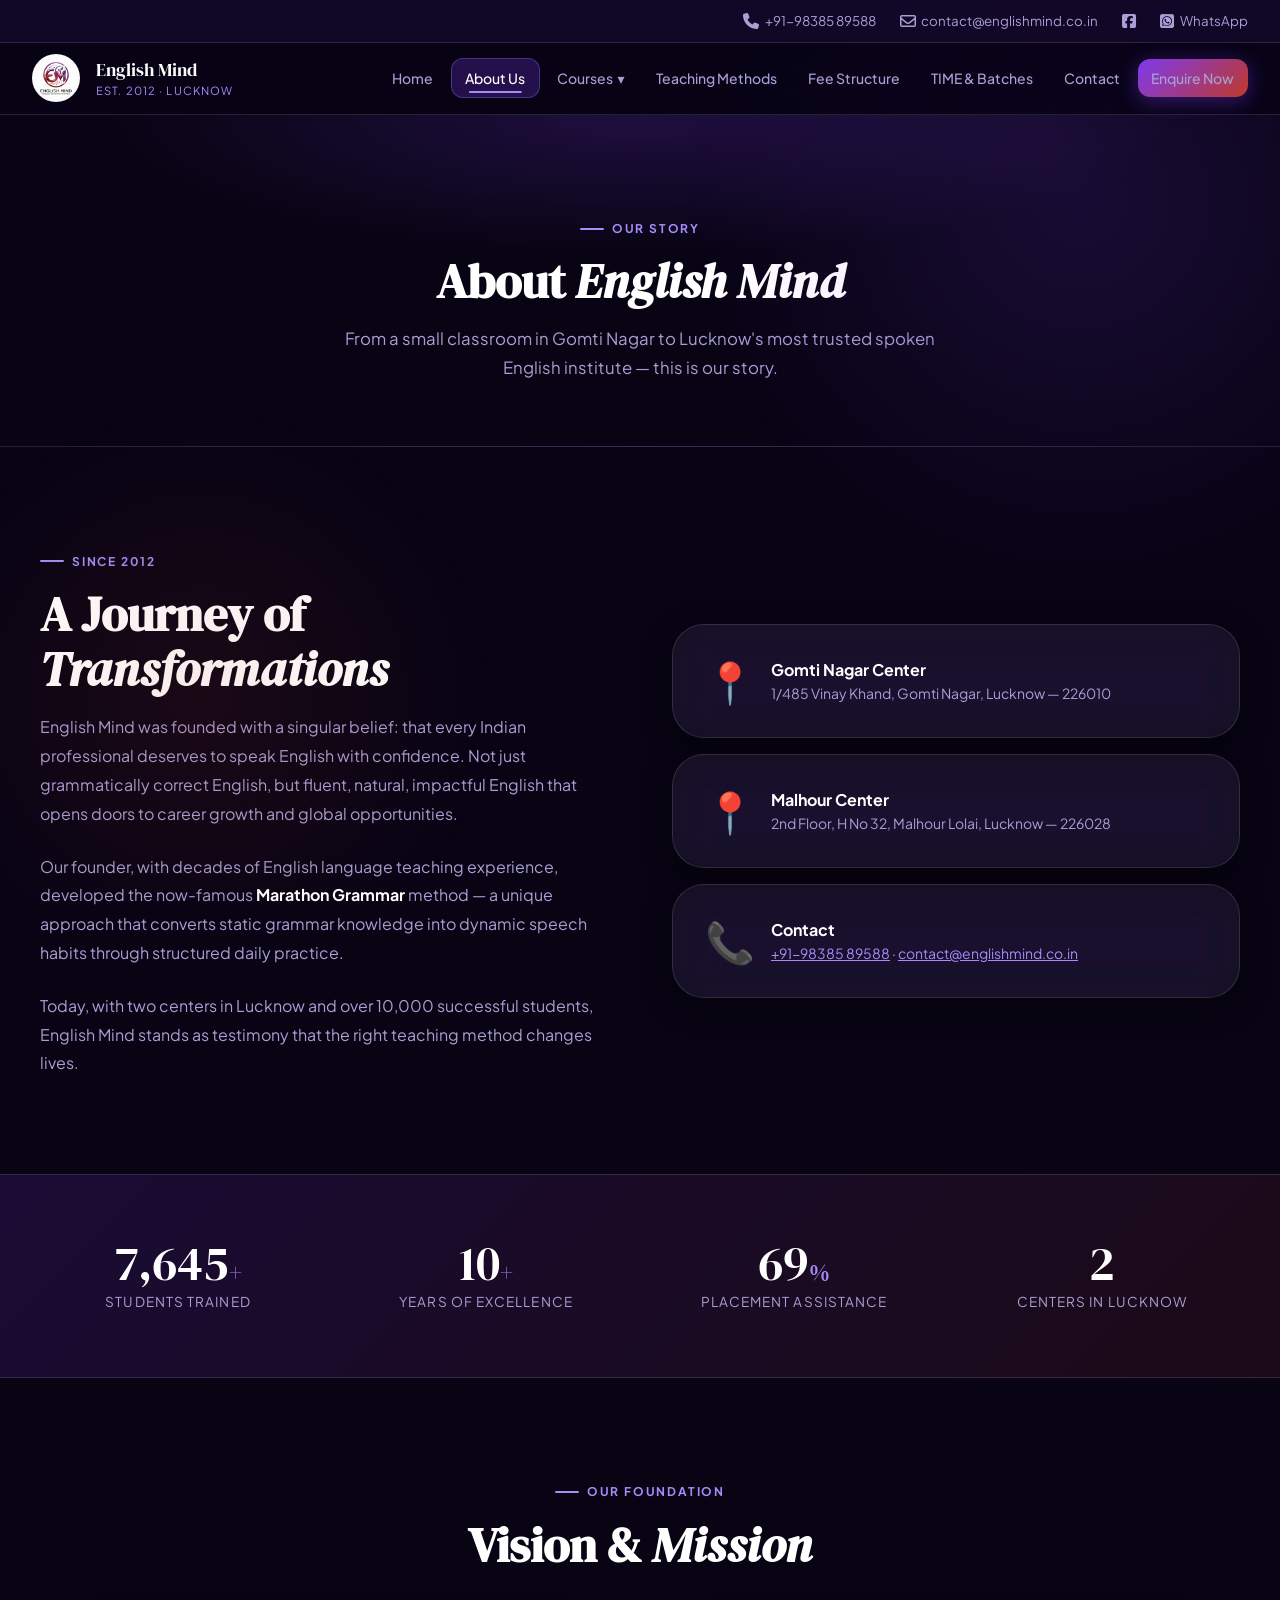
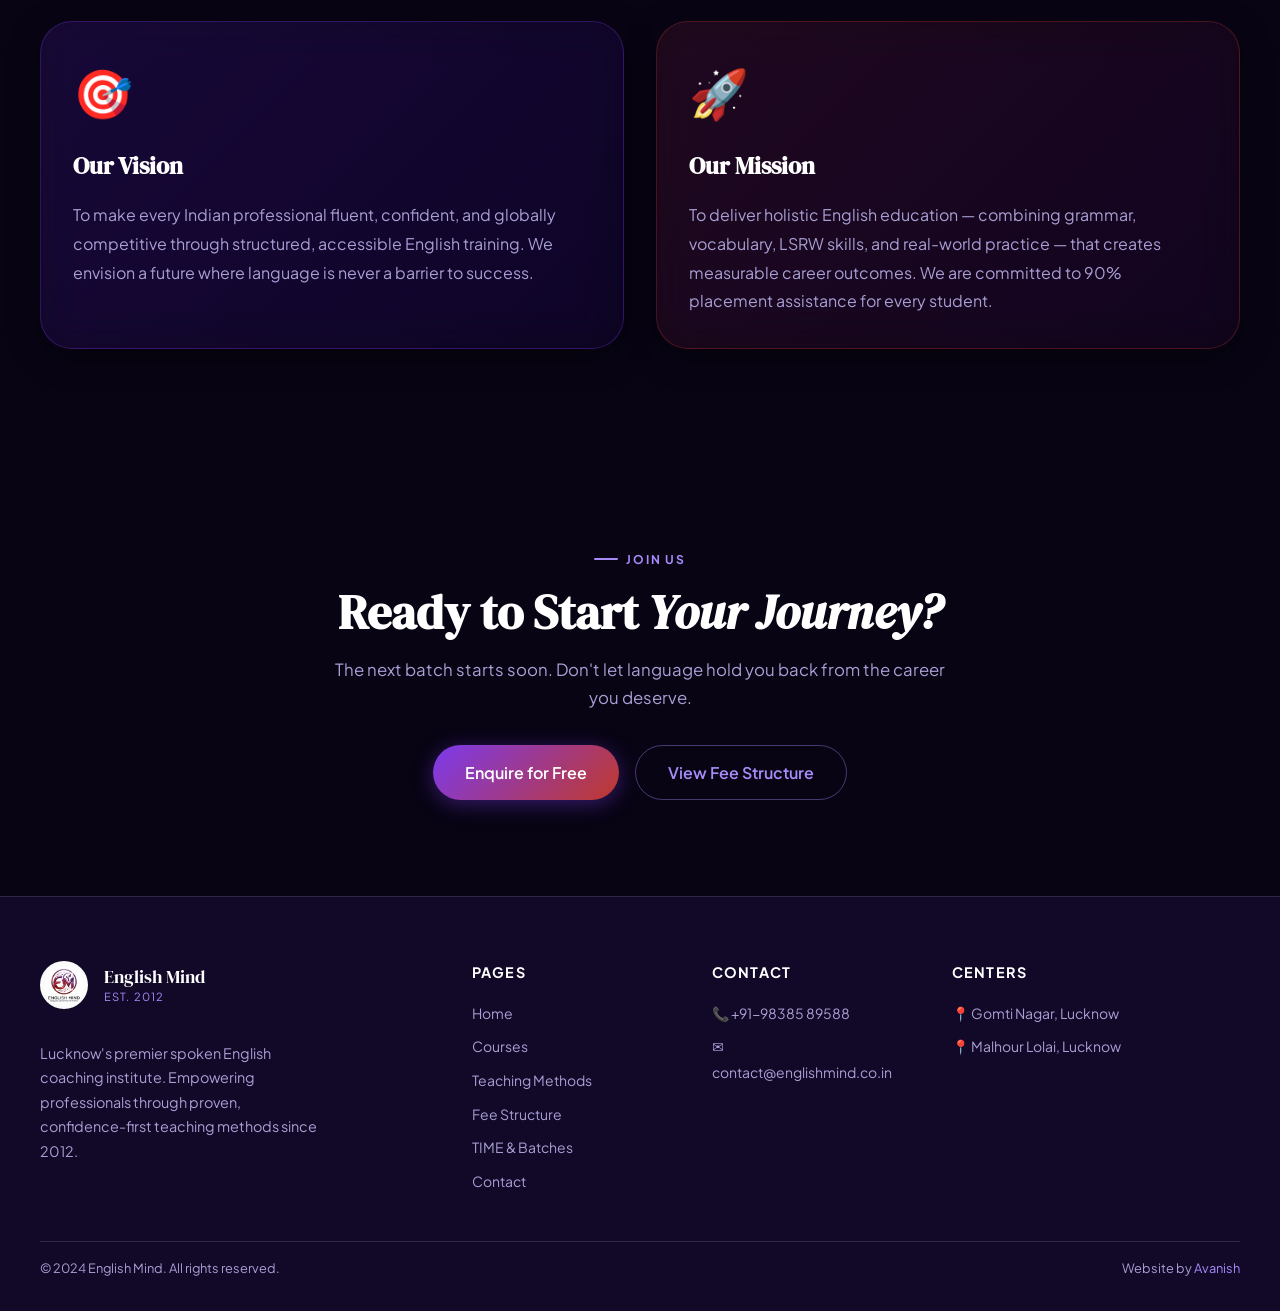
==== about.html @ 1e2c29d5 "Initial Commit" ====
<!DOCTYPE html>
<html lang="en">
<head>
  <meta charset="UTF-8">
  <meta name="viewport" content="width=device-width, initial-scale=1.0">
  <title>About Us — English Mind | Lucknow's Spoken English Institute Since 2012</title>
  <meta name="description" content="Learn about English Mind's journey since 2012, our vision, mission, and team of expert English coaches in Lucknow.">
  <link rel="icon" href="em_logo.png" type="image/png">
  <link rel="stylesheet" href="styles.css">
  <link rel="stylesheet" href="https://cdnjs.cloudflare.com/ajax/libs/font-awesome/6.4.0/css/all.min.css">
</head>
<body>
  <a class="skip-link" href="#main">Skip to main content</a>
  <div class="bg-orbs" aria-hidden="true"></div>
  <div class="topbar">
    <a href="tel:+919838589588"><span class="icon"><i class="fa-solid fa-phone"></i></span> +91-98385 89588</a>
    <a href="mailto:contact@englishmind.co.in"><span class="icon"><i class="fa-regular fa-envelope"></i></span> contact@englishmind.co.in</a>
    <a href="https://www.facebook.com/englishmindlko" target="_blank" rel="noopener" aria-label="Facebook"><span class="icon"><i class="fa-brands fa-square-facebook"></i></span></a>
    <a href="https://wa.me/919838589588" target="_blank" rel="noopener" aria-label="WhatsApp"><span class="icon"><i class="fa-brands fa-square-whatsapp"></i></span> WhatsApp</a>
  </div>
  <header>
    <nav class="navbar" id="navbar" role="navigation" aria-label="Main navigation">
      <a href="index.html" class="nav-logo"><img src="em_logo.png" alt="English Mind logo" width="48" height="48"><span class="nav-logo-text"><span>English Mind</span><span>Est. 2012 · Lucknow</span></span></a>
      <button class="nav-toggle" id="navToggle" aria-expanded="false" aria-controls="navLinks" aria-label="Toggle menu"><span></span><span></span><span></span></button>
      <ul class="nav-links" id="navLinks" role="list">
        <button class="close-sidebar" id="closeSidebar" aria-label="Close menu">✕</button>
        <li><a href="index.html">Home</a></li>
        <li><a href="about.html">About Us</a></li>
        <li class="nav-dropdown"><a href="spoken-english.html" aria-haspopup="true">Courses <span aria-hidden="true">▾</span></a><ul class="dropdown-menu" role="list"><li><a href="spoken-english.html">Best Spoken English Classes</a></li><li><a href="spoken-english.html#lucknow">Spoken English — Lucknow</a></li></ul></li>
        <li><a href="teaching-methods.html">Teaching Methods</a></li>
        <li><a href="fee-structure.html">Fee Structure</a></li>
        <li><a href="time.html">TIME & Batches</a></li>
        <li><a href="contact.html">Contact</a></li>
        <li><a href="contact.html#enquiry" class="btn btn-primary btn-sm">Enquire Now</a></li>
      </ul>
    </nav>
  </header>
  <main id="main">
    <section class="page-hero">
      <div class="section-label">Our Story</div>
      <h1 class="section-title">About <em>English Mind</em></h1>
      <p class="section-sub">From a small classroom in Gomti Nagar to Lucknow's most trusted spoken English institute — this is our story.</p>
    </section>

    <section class="section" aria-labelledby="journey-heading">
      <div class="section-inner">
        <div style="display:grid;grid-template-columns:1fr 1fr;gap:var(--sp-8);align-items:center;" class="about-grid">
          <div>
            <div class="section-label">Since 2012</div>
            <h2 class="section-title" id="journey-heading">A Journey of <em>Transformations</em></h2>
            <p style="color:var(--clr-text-muted);line-height:1.8;margin-bottom:var(--sp-3)">English Mind was founded with a singular belief: that every Indian professional deserves to speak English with confidence. Not just grammatically correct English, but fluent, natural, impactful English that opens doors to career growth and global opportunities.</p>
            <p style="color:var(--clr-text-muted);line-height:1.8;margin-bottom:var(--sp-3)">Our founder, with decades of English language teaching experience, developed the now-famous <strong style="color:var(--clr-white)">Marathon Grammar</strong> method — a unique approach that converts static grammar knowledge into dynamic speech habits through structured daily practice.</p>
            <p style="color:var(--clr-text-muted);line-height:1.8;">Today, with two centers in Lucknow and over 10,000 successful students, English Mind stands as testimony that the right teaching method changes lives.</p>
          </div>
          <div style="display:flex;flex-direction:column;gap:var(--sp-2);" class="reveal">
            <div class="glass-card" style="display:flex;gap:var(--sp-2);align-items:center;">
              <div style="font-size:2.5rem;line-height:1;">📍</div>
              <div><strong style="color:var(--clr-white)">Gomti Nagar Center</strong><p style="color:var(--clr-text-muted);font-size:0.875rem;">1/485 Vinay Khand, Gomti Nagar, Lucknow — 226010</p></div>
            </div>
            <div class="glass-card" style="display:flex;gap:var(--sp-2);align-items:center;">
              <div style="font-size:2.5rem;line-height:1;">📍</div>
              <div><strong style="color:var(--clr-white)">Malhour Center</strong><p style="color:var(--clr-text-muted);font-size:0.875rem;">2nd Floor, H No 32, Malhour Lolai, Lucknow — 226028</p></div>
            </div>
            <div class="glass-card" style="display:flex;gap:var(--sp-2);align-items:center;">
              <div style="font-size:2.5rem;line-height:1;">📞</div>
              <div><strong style="color:var(--clr-white)">Contact</strong><p style="color:var(--clr-text-muted);font-size:0.875rem;"><a href="tel:+919838589588" style="color:var(--clr-purple-300)">+91-98385 89588</a> · <a href="mailto:contact@englishmind.co.in" style="color:var(--clr-purple-300)">contact@englishmind.co.in</a></p></div>
            </div>
          </div>
        </div>
      </div>
    </section>

    <div class="counts-strip">
      <div class="counts-grid">
        <div class="count-item"><div class="count-number" data-target="10000" data-suffix="+">0<span class="suffix">+</span></div><div class="count-label">Students Trained</div></div>
        <div class="count-item"><div class="count-number" data-target="13" data-suffix="+">0<span class="suffix">+</span></div><div class="count-label">Years of Excellence</div></div>
        <div class="count-item"><div class="count-number" data-target="90" data-suffix="%">0<span class="suffix">%</span></div><div class="count-label">Placement Assistance</div></div>
        <div class="count-item"><div class="count-number" data-target="2" data-suffix="">0</div><div class="count-label">Centers in Lucknow</div></div>
      </div>
    </div>

    <section class="section" aria-labelledby="vm-heading">
      <div class="section-inner">
        <div style="text-align:center;margin-bottom:var(--sp-6)"><div class="section-label" style="justify-content:center">Our Foundation</div><h2 class="section-title" id="vm-heading">Vision & <em>Mission</em></h2></div>
        <div style="display:grid;grid-template-columns:1fr 1fr;gap:var(--sp-4);">
          <article class="glass-card reveal" style="background:linear-gradient(135deg,rgba(124,58,237,0.12),rgba(124,58,237,0.04));border-color:rgba(124,58,237,0.3)">
            <div style="font-size:3rem;margin-bottom:var(--sp-2)">🎯</div>
            <h3 style="font-family:var(--font-serif);font-size:1.5rem;color:var(--clr-white);margin-bottom:var(--sp-2)">Our Vision</h3>
            <p style="color:var(--clr-text-muted);line-height:1.8">To make every Indian professional fluent, confident, and globally competitive through structured, accessible English training. We envision a future where language is never a barrier to success.</p>
          </article>
          <article class="glass-card reveal reveal-delay-1" style="background:linear-gradient(135deg,rgba(192,57,43,0.12),rgba(192,57,43,0.04));border-color:rgba(192,57,43,0.3)">
            <div style="font-size:3rem;margin-bottom:var(--sp-2)">🚀</div>
            <h3 style="font-family:var(--font-serif);font-size:1.5rem;color:var(--clr-white);margin-bottom:var(--sp-2)">Our Mission</h3>
            <p style="color:var(--clr-text-muted);line-height:1.8">To deliver holistic English education — combining grammar, vocabulary, LSRW skills, and real-world practice — that creates measurable career outcomes. We are committed to 90% placement assistance for every student.</p>
          </article>
        </div>
      </div>
    </section>

    <section class="section">
      <div class="section-inner" style="text-align:center">
        <div class="section-label" style="justify-content:center">Join Us</div>
        <h2 class="section-title">Ready to Start <em>Your Journey?</em></h2>
        <p class="section-sub" style="margin:0 auto var(--sp-4)">The next batch starts soon. Don't let language hold you back from the career you deserve.</p>
        <div style="display:flex;gap:var(--sp-2);justify-content:center;flex-wrap:wrap">
          <a href="contact.html#enquiry" class="btn btn-primary btn-lg">Enquire for Free</a>
          <a href="fee-structure.html" class="btn btn-outline btn-lg">View Fee Structure</a>
        </div>
      </div>
    </section>
  </main>

  <footer class="footer" role="contentinfo">
    <div class="footer-grid">
      <div class="footer-brand"><a href="index.html" class="nav-logo" style="margin-bottom:var(--sp-2);display:inline-flex"><img src="em_logo.png" alt="English Mind" width="40" height="40"><span class="nav-logo-text"><span>English Mind</span><span>Est. 2012</span></span></a><p>Lucknow's premier spoken English coaching institute. Empowering professionals through proven, confidence-first teaching methods since 2012.</p></div>
      <div class="footer-col"><h4>Pages</h4><ul><li><a href="index.html">Home</a></li><li><a href="spoken-english.html">Courses</a></li><li><a href="teaching-methods.html">Teaching Methods</a></li><li><a href="fee-structure.html">Fee Structure</a></li><li><a href="time.html">TIME & Batches</a></li><li><a href="contact.html">Contact</a></li></ul></div>
      <div class="footer-col"><h4>Contact</h4><ul><li><a href="tel:+919838589588">📞 +91-98385 89588</a></li><li><a href="mailto:contact@englishmind.co.in">✉️ contact@englishmind.co.in</a></li></ul></div>
      <div class="footer-col"><h4>Centers</h4><ul><li><a href="contact.html">📍 Gomti Nagar, Lucknow</a></li><li><a href="contact.html">📍 Malhour Lolai, Lucknow</a></li></ul></div>
    </div>
    <div class="footer-bottom"><p>© 2024 English Mind. All rights reserved.</p><p>Website by <a href="https://avanish.dev" target="_blank" rel="noopener" style="color:var(--clr-purple-300);text-decoration:none">Avanish</a></p></div>
  </footer>
  <script src="script.js"></script>
  <style>@media(max-width:900px){.about-grid{grid-template-columns:1fr!important}}</style>
</body>
</html>
---- styles.css ----
/* ============================================
   ENGLISH MIND — Design System v2.0
   Glassmorphism 2.0 | Motion Narrative | A11y
   ============================================ */

@import url('https://fonts.googleapis.com/css2?family=Plus+Jakarta+Sans:wght@300;400;500;600;700;800&family=DM+Serif+Display:ital@0;1&display=swap');

/* === CSS VARIABLES === */
:root {
  /* Color Palette */
  --clr-void: #080414;
  --clr-deep: #120828;
  --clr-purple-900: #1e0d3e;
  --clr-purple-800: #2d1060;
  --clr-purple-700: #4a1d96;
  --clr-purple-500: #7c3aed;
  --clr-purple-300: #a78bfa;
  --clr-purple-100: #ede9fe;
  --clr-crimson: #c0392b;
  --clr-crimson-light: #e74c3c;
  --clr-gold: #f59e0b;
  --clr-gold-light: #fbbf24;
  --clr-teal: #0d9488;
  --clr-white: #ffffff;
  --clr-gray-50: #f8f7ff;
  --clr-gray-200: #c4b5fd;
  --clr-gray-400: #8b7cf8;
  --clr-text: #e8e0ff;
  --clr-text-muted: #a89fd4;

  /* Glass Surfaces */
  --glass-bg: rgba(255,255,255,0.06);
  --glass-bg-hover: rgba(255,255,255,0.10);
  --glass-border: rgba(255,255,255,0.12);
  --glass-border-hover: rgba(167,139,250,0.4);
  --glass-shadow: 0 8px 32px rgba(0,0,0,0.4);
  --glass-shadow-hover: 0 20px 60px rgba(124,58,237,0.25);
  --glass-blur: blur(20px) saturate(180%);

  /* Typography */
  --font-sans: 'Plus Jakarta Sans', system-ui, sans-serif;
  --font-serif: 'DM Serif Display', Georgia, serif;

  /* Spacing (8pt grid) */
  --sp-1: 0.5rem;
  --sp-2: 1rem;
  --sp-3: 1.5rem;
  --sp-4: 2rem;
  --sp-6: 3rem;
  --sp-8: 4rem;
  --sp-12: 6rem;
  --sp-16: 8rem;

  /* Radii (organic) */
  --r-sm: 12px;
  --r-md: 20px;
  --r-lg: 32px;
  --r-xl: 48px;
  --r-pill: 9999px;

  /* Transitions */
  --tr-fast: 200ms cubic-bezier(0.16,1,0.3,1);
  --tr-base: 400ms cubic-bezier(0.16,1,0.3,1);
  --tr-slow: 700ms cubic-bezier(0.16,1,0.3,1);
}

/* === RESET & BASE === */
*, *::before, *::after { box-sizing: border-box; margin: 0; padding: 0; }

html {
  scroll-behavior: smooth;
  font-size: 16px;
  -webkit-text-size-adjust: 100%;
}

body {
  font-family: var(--font-sans);
  background: var(--clr-void);
  color: var(--clr-text);
  line-height: 1.6;
  min-height: 100vh;
}

/* Accessibility: focus-visible */
:focus-visible {
  outline: 2px solid var(--clr-purple-300);
  outline-offset: 3px;
  border-radius: 4px;
}

/* Skip link */
.skip-link {
  position: absolute; top: -100px; left: var(--sp-2);
  background: var(--clr-purple-500); color: var(--clr-white);
  padding: var(--sp-1) var(--sp-2); border-radius: var(--r-sm);
  font-weight: 600; z-index: 9999; transition: top var(--tr-fast);
  text-decoration: none;
}
.skip-link:focus { top: var(--sp-2); }

/* === ANIMATED BACKGROUND === */
.bg-orbs {
  position: fixed; inset: 0; z-index: 0;
  pointer-events: none; overflow: hidden;
}
.bg-orbs::before {
  content: '';
  position: absolute; width: 800px; height: 800px;
  background: radial-gradient(circle, rgba(124,58,237,0.15) 0%, transparent 70%);
  top: -200px; right: -200px; border-radius: 50%;
  animation: orbFloat 20s ease-in-out infinite alternate;
}
.bg-orbs::after {
  content: '';
  position: absolute; width: 600px; height: 600px;
  background: radial-gradient(circle, rgba(192,57,43,0.10) 0%, transparent 70%);
  bottom: -100px; left: -100px; border-radius: 50%;
  animation: orbFloat 15s ease-in-out infinite alternate-reverse;
}
@keyframes orbFloat {
  from { transform: translate(0, 0) scale(1); }
  to   { transform: translate(40px, 60px) scale(1.1); }
}

.site-wrapper { position: relative; z-index: 1; }

/* === TOPBAR === */
.topbar {
  background: rgba(18,8,40,0.95);
  border-bottom: 1px solid var(--glass-border);
  padding: 0.5rem var(--sp-4);
  display: flex; align-items: center; justify-content: flex-end; gap: var(--sp-3);
  font-size: 0.835rem; color: var(--clr-text-muted);
  backdrop-filter: var(--glass-blur);
}
.topbar a { color: var(--clr-text-muted); text-decoration: none; display: flex; align-items: center; gap: 0.35rem; transition: color var(--tr-fast); }
.topbar a:hover { color: var(--clr-purple-300); }
.topbar .icon { font-size: 1rem; }

/* === NAVBAR === */
header {
  position: sticky; top: 0; z-index: 100;
}
.navbar {
  backdrop-filter: var(--glass-blur);
  background: rgba(8,4,20,0.85);
  border-bottom: 1px solid var(--glass-border);
  padding: 0 var(--sp-4);
  display: flex; align-items: center; justify-content: space-between;
  height: 72px;
  transition: background var(--tr-base), box-shadow var(--tr-base);
}
.navbar.scrolled {
  background: rgba(8,4,20,0.97);
  box-shadow: 0 4px 40px rgba(0,0,0,0.5);
}
.nav-logo {
  display: flex; align-items: center; gap: var(--sp-2);
  text-decoration: none;
}
.nav-logo img { width: 48px; height: 48px; border-radius: 50%; object-fit: cover; }
.nav-logo-text { display: flex; flex-direction: column; line-height: 1.4; justify-content: center; }
.nav-logo-text span:first-child { font-family: var(--font-serif); font-size: 1.1rem; color: var(--clr-white); }
.nav-logo-text span:last-child { font-size: 0.7rem; color: var(--clr-purple-300); letter-spacing: 0.1em; text-transform: uppercase; }

.nav-links { display: flex; align-items: center; gap: 0.25rem; list-style: none; }
.nav-links a {
  display: block; padding: 0.5rem 0.85rem;
  color: var(--clr-text-muted); text-decoration: none;
  font-size: 0.875rem; font-weight: 500;
  border-radius: var(--r-sm); position: relative;
  transition: color var(--tr-fast), background var(--tr-fast);
}
.nav-links a::after {
  content: ''; position: absolute; bottom: 4px; left: 50%; transform: translateX(-50%);
  width: 0; height: 2px; background: var(--clr-purple-300);
  border-radius: var(--r-pill); transition: width var(--tr-base);
}
.nav-links a:hover { color: var(--clr-white); background: var(--glass-bg); }
.nav-links a.active { color: var(--clr-white); background: rgba(124, 58, 237, 0.25); border: 1px solid rgba(167, 139, 250, 0.3); }
.nav-links a:hover::after, .nav-links a.active::after { width: 60%; }

/* Dropdown */
.nav-dropdown { position: relative; }
.nav-dropdown > a { display: flex; align-items: center; gap: 0.25rem; }
.dropdown-menu {
  position: absolute; top: calc(100% + 8px); left: 0;
  min-width: 220px;
  background: rgba(18,8,40,0.97);
  border: 1px solid var(--glass-border);
  border-radius: var(--r-md);
  backdrop-filter: var(--glass-blur);
  box-shadow: 0 16px 48px rgba(0,0,0,0.5);
  padding: 0.5rem;
  opacity: 0; visibility: hidden; transform: translateY(-8px);
  transition: opacity var(--tr-fast), transform var(--tr-fast), visibility var(--tr-fast);
  list-style: none;
}
.nav-dropdown:hover .dropdown-menu,
.nav-dropdown:focus-within .dropdown-menu {
  opacity: 1; visibility: visible; transform: translateY(0);
}
.dropdown-menu a {
  padding: 0.6rem 1rem; border-radius: var(--r-sm);
  color: var(--clr-text-muted); display: block;
}
.dropdown-menu a:hover { color: var(--clr-white); background: var(--glass-bg); }

/* Mobile Nav Toggle */
.nav-toggle {
  display: none; flex-direction: column; gap: 5px;
  cursor: pointer; padding: 0.5rem; background: none; border: none;
}
.nav-toggle span {
  display: block; width: 24px; height: 2px;
  background: var(--clr-text); border-radius: 2px;
  transition: transform var(--tr-base), opacity var(--tr-base);
}
.nav-toggle[aria-expanded="true"] span:nth-child(1) { transform: translateY(7px) rotate(45deg); }
.nav-toggle[aria-expanded="true"] span:nth-child(2) { opacity: 0; }
.nav-toggle[aria-expanded="true"] span:nth-child(3) { transform: translateY(-7px) rotate(-45deg); }

/* Close Sidebar Button (Hidden on Desktop) */
.close-sidebar { display: none; }

/* CTA Button */
.btn {
  display: inline-flex; align-items: center; justify-content: center; gap: 0.5rem;
  padding: 0.65rem 1.5rem; border-radius: var(--r-pill);
  font-family: var(--font-sans); font-weight: 600; font-size: 0.875rem;
  text-decoration: none; border: none; cursor: pointer;
  transition: all var(--tr-fast); white-space: nowrap;
}
.btn-primary {
  background: linear-gradient(135deg, var(--clr-purple-500), var(--clr-crimson));
  color: var(--clr-white);
  box-shadow: 0 4px 20px rgba(124,58,237,0.4);
}
.btn-primary:hover { transform: translateY(-2px); box-shadow: 0 8px 30px rgba(124,58,237,0.6); }
.btn-primary:active { transform: translateY(0); }
.btn-outline {
  background: transparent; color: var(--clr-purple-300);
  border: 1px solid var(--glass-border-hover);
}
.btn-outline:hover { background: var(--glass-bg); color: var(--clr-white); border-color: var(--clr-purple-300); }
.btn-gold {
  background: linear-gradient(135deg, var(--clr-gold), #d97706);
  color: #1a0a00; font-weight: 700;
}
.btn-gold:hover { transform: translateY(-2px); box-shadow: 0 8px 30px rgba(245,158,11,0.4); }
.btn-lg { padding: 0.85rem 2rem; font-size: 1rem; }
.btn-sm { padding: 0.4rem 1rem; font-size: 0.8rem; }

/* === HERO === */
.hero {
  position: relative; min-height: 92vh;
  display: flex; align-items: center;
  overflow: hidden;
}
.hero-bg {
  position: absolute; inset: 0;
  background:
    radial-gradient(circle at 20% 50%, rgba(124,58,237,0.2) 0%, transparent 50%),
    radial-gradient(circle at 80% 30%, rgba(192,57,43,0.15) 0%, transparent 40%),
    linear-gradient(135deg, var(--clr-void) 0%, var(--clr-purple-900) 100%);
}
.hero-img {
  position: absolute; inset: 0; object-fit: cover; width: 100%; height: 100%;
  opacity: 0.25; mix-blend-mode: luminosity;
}
.hero-grid {
  position: absolute; inset: 0;
  background-image: linear-gradient(rgba(124,58,237,0.06) 1px, transparent 1px),
                    linear-gradient(90deg, rgba(124,58,237,0.06) 1px, transparent 1px);
  background-size: 60px 60px;
}
.hero-content {
  position: relative; z-index: 2;
  max-width: 1200px; margin: 0 auto;
  padding: var(--sp-16) var(--sp-4) var(--sp-12);
  display: grid; grid-template-columns: 1fr 1fr; gap: var(--sp-8); align-items: center;
}
.hero-badge {
  display: inline-flex; align-items: center; gap: 0.5rem;
  background: var(--glass-bg);
  border: 1px solid var(--glass-border-hover);
  padding: 0.35rem 1rem; border-radius: var(--r-pill);
  font-size: 0.8rem; color: var(--clr-purple-300);
  margin-bottom: var(--sp-2);
  backdrop-filter: var(--glass-blur);
}
.hero-badge .dot { width: 8px; height: 8px; background: var(--clr-gold); border-radius: 50%; animation: pulse 2s infinite; }
@keyframes pulse { 0%,100% { opacity: 1; } 50% { opacity: 0.4; } }

.hero-title {
  font-family: var(--font-serif); font-size: clamp(2.5rem, 5vw, 4rem);
  line-height: 1.1; color: var(--clr-white);
  margin-bottom: var(--sp-2);
}
.hero-title .accent { color: transparent; background: linear-gradient(135deg, var(--clr-purple-300), var(--clr-gold)); -webkit-background-clip: text; background-clip: text; }
.hero-sub { font-size: 1.1rem; color: var(--clr-text-muted); max-width: 480px; margin-bottom: var(--sp-4); line-height: 1.7; }

.hero-actions { display: flex; gap: var(--sp-2); flex-wrap: wrap; margin-bottom: var(--sp-4); }

.hero-stats { display: flex; gap: var(--sp-4); flex-wrap: wrap; }
.hero-stat { display: flex; flex-direction: column; }
.hero-stat strong { font-size: 1.75rem; font-weight: 800; color: var(--clr-white); line-height: 1; }
.hero-stat span { font-size: 0.8rem; color: var(--clr-text-muted); }

/* Hero card on right */
.hero-card {
  background: var(--glass-bg);
  border: 1px solid var(--glass-border);
  border-radius: var(--r-lg);
  backdrop-filter: var(--glass-blur);
  padding: var(--sp-4);
  box-shadow: var(--glass-shadow);
}
.hero-card-title { font-family: var(--font-serif); font-size: 1.4rem; color: var(--clr-white); margin-bottom: var(--sp-2); }
.batch-list { list-style: none; display: flex; flex-direction: column; gap: 0.75rem; }
.batch-item {
  display: flex; align-items: center; justify-content: space-between;
  padding: 0.65rem var(--sp-2);
  background: rgba(255,255,255,0.04); border-radius: var(--r-sm);
  border: 1px solid rgba(255,255,255,0.06);
  font-size: 0.875rem;
  transition: background var(--tr-fast), border-color var(--tr-fast);
}
.batch-item:hover { background: var(--glass-bg-hover); border-color: var(--glass-border-hover); }
.batch-item .batch-name { color: var(--clr-text-muted); }
.batch-item .batch-time { color: var(--clr-purple-300); font-weight: 600; font-size: 0.8rem; }

/* Floating marquee tag */
.hero-floating-tag {
  position: absolute; bottom: var(--sp-4); left: 50%; transform: translateX(-50%);
  background: var(--glass-bg); border: 1px solid var(--glass-border);
  border-radius: var(--r-pill); padding: 0.5rem 1.5rem;
  backdrop-filter: var(--glass-blur); font-size: 0.875rem; color: var(--clr-gold);
  white-space: nowrap; z-index: 2;
}

/* === SECTION BASE === */
.section { padding: var(--sp-12) var(--sp-4); }
.section-inner { max-width: 1200px; margin: 0 auto; }
.section-label {
  display: inline-flex; align-items: center; gap: 0.5rem;
  font-size: 0.75rem; font-weight: 700; letter-spacing: 0.15em;
  text-transform: uppercase; color: var(--clr-purple-300);
  margin-bottom: var(--sp-2);
}
.section-label::before { content: ''; display: block; width: 24px; height: 2px; background: currentColor; border-radius: 2px; }
.section-title { font-family: var(--font-serif); font-size: clamp(2rem, 4vw, 3rem); color: var(--clr-white); line-height: 1.15; margin-bottom: var(--sp-2); }
.section-sub { color: var(--clr-text-muted); max-width: 640px; font-size: 1.05rem; line-height: 1.7; }

/* === GLASS CARD === */
.glass-card {
  background: var(--glass-bg);
  border: 1px solid var(--glass-border);
  border-radius: var(--r-lg);
  backdrop-filter: var(--glass-blur);
  box-shadow: var(--glass-shadow);
  padding: var(--sp-4);
  transition: border-color var(--tr-base), box-shadow var(--tr-base), transform var(--tr-base);
}
.glass-card:hover {
  border-color: var(--glass-border-hover);
  box-shadow: var(--glass-shadow-hover);
  transform: translateY(-4px);
}

/* === FEATURES SECTION === */
.features-grid {
  display: grid;
  grid-template-columns: repeat(auto-fit, minmax(280px, 1fr));
  gap: var(--sp-3);
  margin-top: var(--sp-6);
}
.feature-card { position: relative; overflow: hidden; }
.feature-card::before {
  content: ''; position: absolute; inset: 0;
  background: linear-gradient(135deg, rgba(124,58,237,0.08) 0%, transparent 60%);
  border-radius: inherit; pointer-events: none;
}
.feature-icon {
  width: 52px; height: 52px; border-radius: var(--r-md);
  background: linear-gradient(135deg, var(--clr-purple-700), var(--clr-purple-500));
  display: flex; align-items: center; justify-content: center;
  font-size: 1.5rem; margin-bottom: var(--sp-2);
  box-shadow: 0 8px 24px rgba(124,58,237,0.35);
}
.feature-title { font-weight: 700; font-size: 1.05rem; color: var(--clr-white); margin-bottom: 0.5rem; }
.feature-desc { font-size: 0.9rem; color: var(--clr-text-muted); line-height: 1.65; }

/* === NUMBERS / COUNTS === */
.counts-strip {
  background: linear-gradient(135deg, rgba(124,58,237,0.15), rgba(192,57,43,0.1));
  border-top: 1px solid var(--glass-border);
  border-bottom: 1px solid var(--glass-border);
  padding: var(--sp-8) var(--sp-4);
}
.counts-grid {
  max-width: 1200px; margin: 0 auto;
  display: grid; grid-template-columns: repeat(auto-fit, minmax(160px, 1fr));
  gap: var(--sp-4); text-align: center;
}
.count-item {}
.count-number { font-family: var(--font-serif); font-size: 3rem; color: var(--clr-white); line-height: 1; }
.count-number .suffix { font-size: 1.5rem; color: var(--clr-purple-300); }
.count-label { font-size: 0.85rem; color: var(--clr-text-muted); margin-top: 0.25rem; text-transform: uppercase; letter-spacing: 0.08em; }

/* === ABOUT / PROBLEMS SOLVED === */
.problems-grid {
  display: grid; grid-template-columns: repeat(auto-fit, minmax(260px, 1fr));
  gap: var(--sp-3); margin-top: var(--sp-6);
}
.problem-card { display: flex; gap: var(--sp-2); }
.problem-icon { font-size: 2rem; flex-shrink: 0; line-height: 1; }
.problem-body .problem-q { font-weight: 700; color: var(--clr-white); margin-bottom: 0.25rem; }
.problem-body .problem-a { font-size: 0.9rem; color: var(--clr-text-muted); }

/* === TESTIMONIALS === */
.testimonials-grid {
  display: grid; grid-template-columns: repeat(auto-fit, minmax(300px, 1fr));
  gap: var(--sp-3); margin-top: var(--sp-6);
}
.testimonial-card {}
.testimonial-stars { color: var(--clr-gold); font-size: 1rem; margin-bottom: var(--sp-1); letter-spacing: 2px; }
.testimonial-text { font-size: 0.95rem; color: var(--clr-text); line-height: 1.7; margin-bottom: var(--sp-2); font-style: italic; }
.testimonial-author { display: flex; align-items: center; gap: var(--sp-2); }
.author-avatar {
  width: 42px; height: 42px; border-radius: 50%;
  background: linear-gradient(135deg, var(--clr-purple-700), var(--clr-crimson));
  display: flex; align-items: center; justify-content: center;
  font-weight: 700; color: var(--clr-white); font-size: 0.9rem; flex-shrink: 0;
}
.author-name { font-weight: 600; color: var(--clr-white); font-size: 0.9rem; }
.author-role { font-size: 0.78rem; color: var(--clr-text-muted); }

/* === PRICING === */
.pricing-grid {
  display: grid; grid-template-columns: repeat(auto-fit, minmax(280px, 1fr));
  gap: var(--sp-3); margin-top: var(--sp-6); align-items: start;
}
.pricing-card { position: relative; }
.pricing-badge {
  position: absolute; top: -12px; left: 50%; transform: translateX(-50%);
  background: linear-gradient(135deg, var(--clr-gold), #d97706);
  color: #1a0a00; font-weight: 700; font-size: 0.75rem;
  padding: 0.2rem 1rem; border-radius: var(--r-pill);
  white-space: nowrap;
}
.pricing-card.featured {
  border-color: rgba(245,158,11,0.4);
  background: rgba(245,158,11,0.05);
}
.pricing-label { font-size: 0.8rem; color: var(--clr-text-muted); text-transform: uppercase; letter-spacing: 0.1em; margin-bottom: 0.5rem; }
.pricing-price { display: flex; align-items: baseline; gap: 0.25rem; margin-bottom: var(--sp-1); }
.pricing-price .currency { font-size: 1.25rem; color: var(--clr-text-muted); }
.pricing-price .amount { font-family: var(--font-serif); font-size: 3rem; color: var(--clr-white); }
.pricing-price .period { font-size: 0.875rem; color: var(--clr-text-muted); }
.pricing-original { text-decoration: line-through; color: var(--clr-text-muted); font-size: 0.875rem; margin-bottom: var(--sp-2); }
.pricing-features { list-style: none; display: flex; flex-direction: column; gap: 0.65rem; margin-bottom: var(--sp-3); }
.pricing-features li { display: flex; align-items: center; gap: 0.5rem; font-size: 0.9rem; color: var(--clr-text-muted); }
.pricing-features li::before { content: '✓'; color: var(--clr-purple-300); font-weight: 700; flex-shrink: 0; }

/* === BATCH SCHEDULE TABLE === */
.schedule-table { width: 100%; border-collapse: separate; border-spacing: 0 8px; margin-top: var(--sp-4); }
.schedule-table th {
  background: rgba(124,58,237,0.2); color: var(--clr-purple-300);
  font-size: 0.78rem; text-transform: uppercase; letter-spacing: 0.1em;
  padding: 0.75rem 1rem; text-align: left;
}
.schedule-table th:first-child { border-radius: var(--r-sm) 0 0 var(--r-sm); }
.schedule-table th:last-child { border-radius: 0 var(--r-sm) var(--r-sm) 0; }
.schedule-table td {
  background: var(--glass-bg); border-top: 1px solid var(--glass-border);
  border-bottom: 1px solid var(--glass-border);
  padding: 0.85rem 1rem; font-size: 0.9rem; color: var(--clr-text);
  transition: background var(--tr-fast);
}
.schedule-table tr:hover td { background: var(--glass-bg-hover); }
.schedule-table td:first-child { border-left: 1px solid var(--glass-border); border-radius: var(--r-sm) 0 0 var(--r-sm); }
.schedule-table td:last-child { border-right: 1px solid var(--glass-border); border-radius: 0 var(--r-sm) var(--r-sm) 0; }
.badge-pill {
  display: inline-block; padding: 0.2rem 0.7rem;
  border-radius: var(--r-pill); font-size: 0.75rem; font-weight: 600;
  background: rgba(124,58,237,0.2); color: var(--clr-purple-300);
}

/* === CONTACT === */
.contact-grid { display: grid; grid-template-columns: 1fr 1.3fr; gap: var(--sp-6); margin-top: var(--sp-6); }
.contact-info { display: flex; flex-direction: column; gap: var(--sp-3); }
.contact-item { display: flex; gap: var(--sp-2); align-items: flex-start; }
.contact-item-icon {
  width: 44px; height: 44px; border-radius: var(--r-md);
  background: var(--glass-bg); border: 1px solid var(--glass-border);
  display: flex; align-items: center; justify-content: center;
  font-size: 1.2rem; flex-shrink: 0;
}
.contact-item strong { display: block; color: var(--clr-white); margin-bottom: 0.2rem; font-size: 0.9rem; }
.contact-item p, .contact-item a { color: var(--clr-text-muted); text-decoration: none; font-size: 0.9rem; line-height: 1.5; }
.contact-item a:hover { color: var(--clr-purple-300); }

/* Contact form */
.contact-form { display: flex; flex-direction: column; gap: var(--sp-2); }
.form-row { display: grid; grid-template-columns: 1fr 1fr; gap: var(--sp-2); }
.form-group { display: flex; flex-direction: column; gap: 0.35rem; }
.form-group label { font-size: 0.8rem; color: var(--clr-text-muted); font-weight: 500; }
.form-group input, .form-group select, .form-group textarea {
  background: var(--glass-bg); border: 1px solid var(--glass-border);
  border-radius: var(--r-sm); padding: 0.7rem 1rem;
  color: var(--clr-text); font-family: var(--font-sans); font-size: 0.9rem;
  transition: border-color var(--tr-fast), background var(--tr-fast);
  resize: vertical;
}
.form-group input:focus, .form-group select:focus, .form-group textarea:focus {
  outline: none; border-color: var(--clr-purple-300); background: var(--glass-bg-hover);
}
.form-group input::placeholder, .form-group textarea::placeholder { color: rgba(168,159,212,0.5); }
.form-group select option { background: var(--clr-deep); }

/* === MAP === */
.map-embed { border-radius: var(--r-lg); overflow: hidden; border: 1px solid var(--glass-border); }
.map-embed iframe { display: block; border: none; border-radius: var(--r-lg); }

/* === FOOTER === */
.footer {
  background: var(--clr-deep);
  border-top: 1px solid var(--glass-border);
  padding: var(--sp-8) var(--sp-4) var(--sp-4);
}
.footer-grid {
  max-width: 1200px; margin: 0 auto;
  display: grid; grid-template-columns: 2fr 1fr 1fr 1.5fr;
  gap: var(--sp-6); margin-bottom: var(--sp-6);
}
.footer-brand p { color: var(--clr-text-muted); font-size: 0.9rem; line-height: 1.7; margin-top: var(--sp-2); max-width: 280px; }
.footer-col h4 { color: var(--clr-white); font-weight: 700; font-size: 0.9rem; margin-bottom: var(--sp-2); text-transform: uppercase; letter-spacing: 0.08em; }
.footer-col ul { list-style: none; display: flex; flex-direction: column; gap: 0.5rem; }
.footer-col ul li a { color: var(--clr-text-muted); text-decoration: none; font-size: 0.875rem; transition: color var(--tr-fast); }
.footer-col ul li a:hover { color: var(--clr-purple-300); }
.footer-bottom {
  max-width: 1200px; margin: 0 auto;
  border-top: 1px solid var(--glass-border);
  padding-top: var(--sp-2);
  display: flex; align-items: center; justify-content: space-between;
  font-size: 0.8rem; color: var(--clr-text-muted); flex-wrap: wrap; gap: 1rem;
}
.footer-social { display: flex; gap: 0.75rem; }
.social-btn {
  width: 40px; height: 40px; border-radius: var(--r-sm);
  background: var(--glass-bg); border: 1px solid var(--glass-border);
  display: flex; align-items: center; justify-content: center;
  text-decoration: none; color: var(--clr-text-muted); font-size: 1.2rem;
  transition: all var(--tr-fast);
}
.social-btn:hover { background: var(--glass-bg-hover); color: var(--clr-white); border-color: var(--glass-border-hover); transform: translateY(-2px); }

/* === ANNOUNCEMENT STRIP === */
.announcement-strip {
  background: linear-gradient(90deg, var(--clr-purple-700), var(--clr-crimson));
  padding: 0.6rem var(--sp-4); text-align: center;
  font-size: 0.875rem; font-weight: 500; color: var(--clr-white);
  position: relative; overflow: hidden;
}
.announcement-strip .close-strip {
  position: absolute; right: var(--sp-2); top: 50%; transform: translateY(-50%);
  background: none; border: none; color: var(--clr-white); cursor: pointer; font-size: 1rem; opacity: 0.7;
}

/* === REVEAL ANIMATIONS === */
.reveal {
  opacity: 0; transform: translateY(30px);
  transition: opacity 0.7s cubic-bezier(0.16,1,0.3,1), transform 0.7s cubic-bezier(0.16,1,0.3,1);
}
.reveal.visible { opacity: 1; transform: translateY(0); }
.reveal-delay-1 { transition-delay: 0.1s; }
.reveal-delay-2 { transition-delay: 0.2s; }
.reveal-delay-3 { transition-delay: 0.3s; }
.reveal-delay-4 { transition-delay: 0.4s; }

/* === MOBILE MENU === */
@media (max-width: 900px) {
  .nav-toggle { display: flex; }
  .nav-links {
    position: fixed; top: 0; right: -100%; z-index: 200;
    width: min(320px, 90vw); height: 100dvh;
    background: var(--clr-deep);
    border-left: 1px solid var(--glass-border);
    flex-direction: column; align-items: stretch; text-align: center;
    padding: 5rem var(--sp-3) var(--sp-4);
    gap: 0.25rem; transition: right var(--tr-base);
    overflow-y: auto;
  }
  .close-sidebar {
    position: absolute; top: var(--sp-2); right: var(--sp-4);
    background: rgba(255,255,255,0.05); border: 1px solid var(--glass-border);
    color: var(--clr-white); border-radius: 50%; width: 40px; height: 40px;
    display: flex; align-items: center; justify-content: center;
    cursor: pointer; transition: all var(--tr-fast); font-size: 1.2rem;
  }
  .close-sidebar:hover { background: var(--clr-purple-700); }
  .nav-links a { display: flex; align-items: center; justify-content: center; width: 100%; }
  .nav-links a::after { display: none !important; }
  .nav-links a.active { border-color: transparent; }
  .nav-links.open { right: 0; }
  .nav-links .btn { margin-top: var(--sp-2); display: inline-flex; width: auto; align-self: center; }
  .dropdown-menu { display: none; position: static; opacity: 1; visibility: visible; transform: none; box-shadow: none; border: none; background: rgba(255,255,255,0.03); margin-top: 0.25rem; text-align: center; }
  .dropdown-menu a { display: inline-block; justify-content: center; }
  .nav-dropdown.expanded .dropdown-menu { display: block; }
  .hero-content { grid-template-columns: 1fr; }
  .hero-card { display: none; }
  .contact-grid { grid-template-columns: 1fr; }
  .footer-grid { grid-template-columns: 1fr 1fr; }
  .form-row { grid-template-columns: 1fr; }
}
@media (max-width: 600px) {
  .footer-grid { grid-template-columns: 1fr; }
  .topbar { display: none; }
}

/* === PAGE HERO (inner pages) === */
.page-hero {
  padding: var(--sp-12) var(--sp-4) var(--sp-8);
  text-align: center;
  background: radial-gradient(ellipse 60% 60% at 50% 0%, rgba(124,58,237,0.2) 0%, transparent 70%);
  border-bottom: 1px solid var(--glass-border);
}
.page-hero .section-label { justify-content: center; }
.page-hero .section-title { margin: 0 auto var(--sp-2); max-width: 700px; }
.page-hero .section-sub { margin: 0 auto; }

/* === ACCORDION (FAQ, TIME) === */
.accordion { display: flex; flex-direction: column; gap: var(--sp-1); margin-top: var(--sp-4); }
.accordion-item {}
.accordion-header {
  width: 100%; display: flex; justify-content: space-between; align-items: center;
  padding: 1rem var(--sp-2); background: none; border: none; cursor: pointer;
  color: var(--clr-white); font-family: var(--font-sans); font-size: 0.95rem; font-weight: 600;
  text-align: left;
}
.accordion-header .acc-icon { font-size: 1.2rem; transition: transform var(--tr-fast); flex-shrink: 0; color: var(--clr-purple-300); }
.accordion-item.open .acc-icon { transform: rotate(45deg); }
.accordion-body { max-height: 0; overflow: hidden; transition: max-height var(--tr-base); }
.accordion-body-inner { padding: 0 var(--sp-2) var(--sp-2); color: var(--clr-text-muted); font-size: 0.9rem; line-height: 1.7; }
.accordion-item.open .accordion-body { max-height: 800px; }

/* Smooth scrollbar */
::-webkit-scrollbar { width: 6px; }
::-webkit-scrollbar-track { background: var(--clr-void); }
::-webkit-scrollbar-thumb { background: var(--clr-purple-700); border-radius: 3px; }
::-webkit-scrollbar-thumb:hover { background: var(--clr-purple-500); }

/* Print */
@media print {
  .topbar, .navbar, .nav-toggle, .announcement-strip { display: none; }
  body { background: white; color: black; }
}
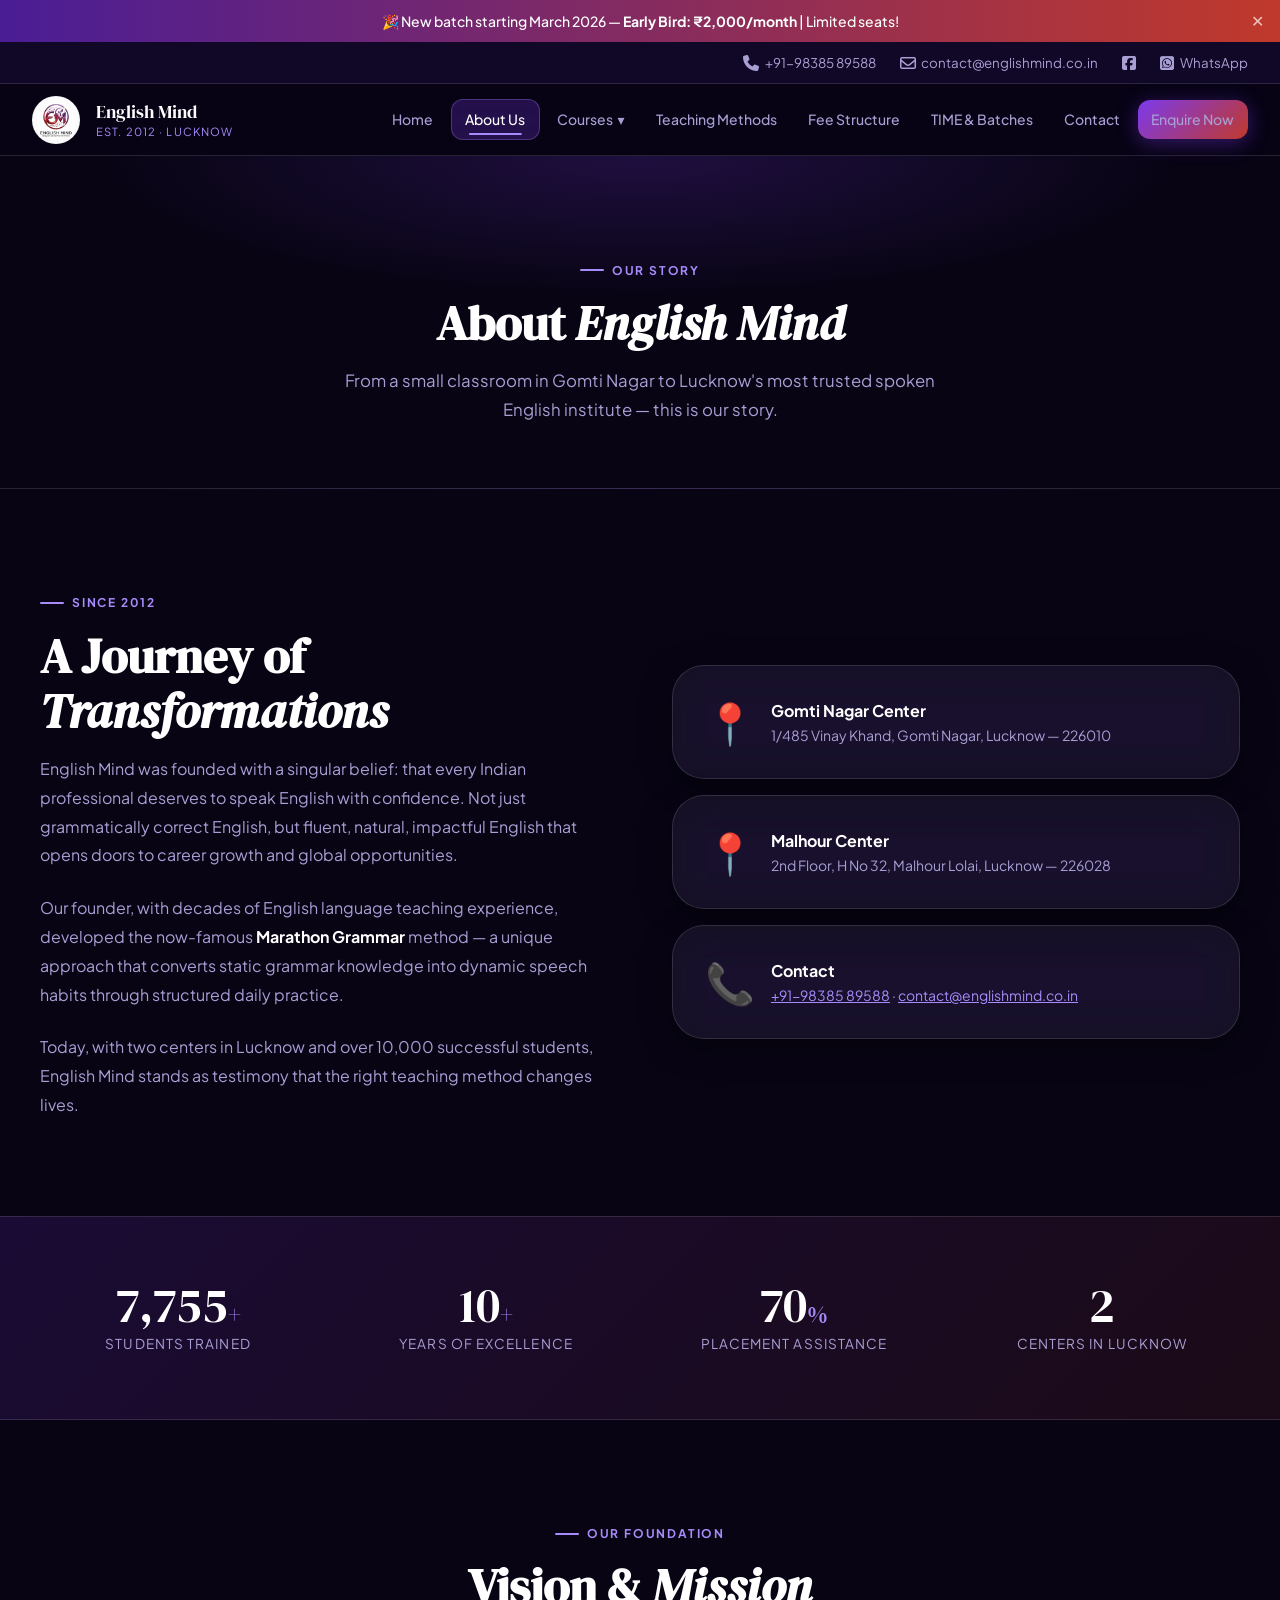
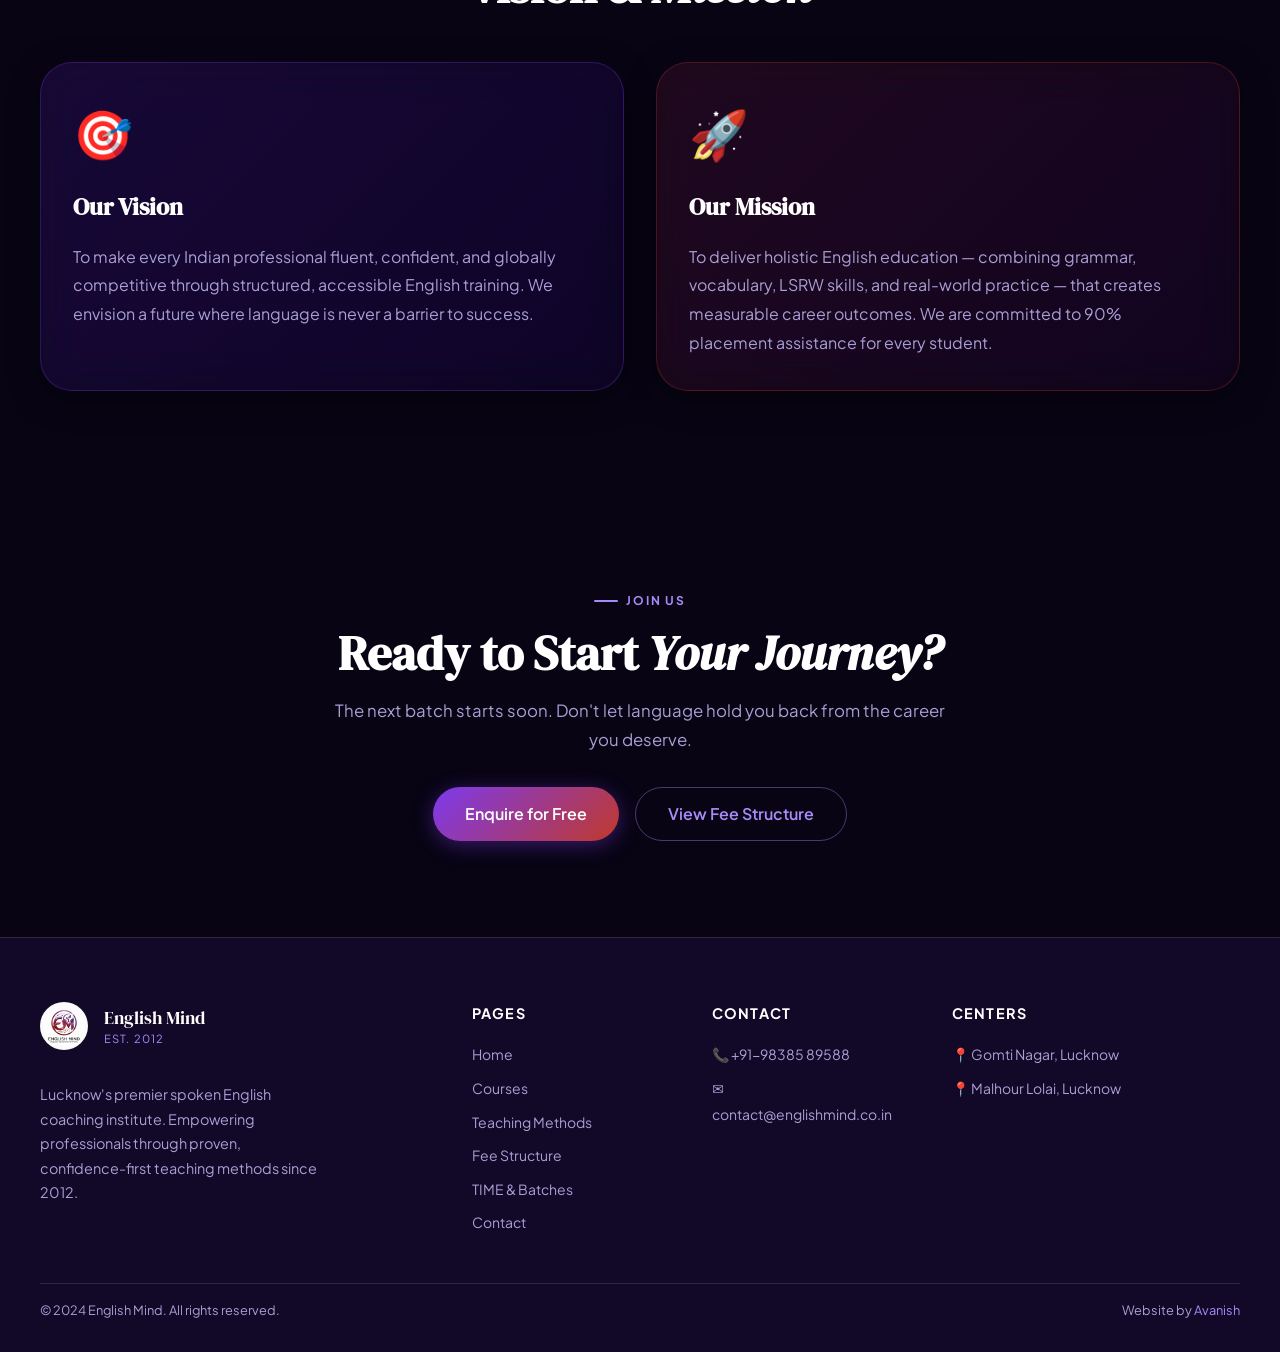
==== commit 5a378a8c: "responsive" ====
--- a/about.html
+++ b/about.html
@@ -11,7 +11,12 @@
 </head>
 <body>
   <a class="skip-link" href="#main">Skip to main content</a>
-  <div class="bg-orbs" aria-hidden="true"></div>
+  <!-- Announcement Strip -->
+  <div class="announcement-strip" id="announcementStrip" role="banner">
+    🎉 New batch starting March 2026 — <strong>Early Bird: ₹2,000/month</strong> | Limited seats!
+    <button class="close-strip" onclick="document.getElementById('announcementStrip').style.display='none'"
+      aria-label="Close announcement">✕</button>
+  </div>
   <div class="topbar">
     <a href="tel:+919838589588"><span class="icon"><i class="fa-solid fa-phone"></i></span> +91-98385 89588</a>
     <a href="mailto:contact@englishmind.co.in"><span class="icon"><i class="fa-regular fa-envelope"></i></span> contact@englishmind.co.in</a>
@@ -82,7 +87,7 @@
     <section class="section" aria-labelledby="vm-heading">
       <div class="section-inner">
         <div style="text-align:center;margin-bottom:var(--sp-6)"><div class="section-label" style="justify-content:center">Our Foundation</div><h2 class="section-title" id="vm-heading">Vision & <em>Mission</em></h2></div>
-        <div style="display:grid;grid-template-columns:1fr 1fr;gap:var(--sp-4);">
+        <div class="vm-grid" style="display:grid;grid-template-columns:repeat(auto-fit, minmax(280px, 1fr));gap:var(--sp-4);">
           <article class="glass-card reveal" style="background:linear-gradient(135deg,rgba(124,58,237,0.12),rgba(124,58,237,0.04));border-color:rgba(124,58,237,0.3)">
             <div style="font-size:3rem;margin-bottom:var(--sp-2)">🎯</div>
             <h3 style="font-family:var(--font-serif);font-size:1.5rem;color:var(--clr-white);margin-bottom:var(--sp-2)">Our Vision</h3>
--- a/styles.css
+++ b/styles.css
@@ -29,12 +29,12 @@
   --clr-text-muted: #a89fd4;
 
   /* Glass Surfaces */
-  --glass-bg: rgba(255,255,255,0.06);
-  --glass-bg-hover: rgba(255,255,255,0.10);
-  --glass-border: rgba(255,255,255,0.12);
-  --glass-border-hover: rgba(167,139,250,0.4);
-  --glass-shadow: 0 8px 32px rgba(0,0,0,0.4);
-  --glass-shadow-hover: 0 20px 60px rgba(124,58,237,0.25);
+  --glass-bg: rgba(255, 255, 255, 0.06);
+  --glass-bg-hover: rgba(255, 255, 255, 0.10);
+  --glass-border: rgba(255, 255, 255, 0.12);
+  --glass-border-hover: rgba(167, 139, 250, 0.4);
+  --glass-shadow: 0 8px 32px rgba(0, 0, 0, 0.4);
+  --glass-shadow-hover: 0 20px 60px rgba(124, 58, 237, 0.25);
   --glass-blur: blur(20px) saturate(180%);
 
   /* Typography */
@@ -59,18 +59,25 @@
   --r-pill: 9999px;
 
   /* Transitions */
-  --tr-fast: 200ms cubic-bezier(0.16,1,0.3,1);
-  --tr-base: 400ms cubic-bezier(0.16,1,0.3,1);
-  --tr-slow: 700ms cubic-bezier(0.16,1,0.3,1);
+  --tr-fast: 200ms cubic-bezier(0.16, 1, 0.3, 1);
+  --tr-base: 400ms cubic-bezier(0.16, 1, 0.3, 1);
+  --tr-slow: 700ms cubic-bezier(0.16, 1, 0.3, 1);
 }
 
 /* === RESET & BASE === */
-*, *::before, *::after { box-sizing: border-box; margin: 0; padding: 0; }
+*,
+*::before,
+*::after {
+  box-sizing: border-box;
+  margin: 0;
+  padding: 0;
+}
 
 html {
   scroll-behavior: smooth;
   font-size: 16px;
   -webkit-text-size-adjust: 100%;
+  overflow-x: hidden;
 }
 
 body {
@@ -79,6 +86,7 @@
   color: var(--clr-text);
   line-height: 1.6;
   min-height: 100vh;
+  overflow-x: hidden;
 }
 
 /* Accessibility: focus-visible */
@@ -90,222 +98,493 @@
 
 /* Skip link */
 .skip-link {
-  position: absolute; top: -100px; left: var(--sp-2);
-  background: var(--clr-purple-500); color: var(--clr-white);
-  padding: var(--sp-1) var(--sp-2); border-radius: var(--r-sm);
-  font-weight: 600; z-index: 9999; transition: top var(--tr-fast);
+  position: absolute;
+  top: -100px;
+  left: var(--sp-2);
+  background: var(--clr-purple-500);
+  color: var(--clr-white);
+  padding: var(--sp-1) var(--sp-2);
+  border-radius: var(--r-sm);
+  font-weight: 600;
+  z-index: 9999;
+  transition: top var(--tr-fast);
   text-decoration: none;
 }
-.skip-link:focus { top: var(--sp-2); }
+
+.skip-link:focus {
+  top: var(--sp-2);
+}
 
 /* === ANIMATED BACKGROUND === */
 .bg-orbs {
-  position: fixed; inset: 0; z-index: 0;
-  pointer-events: none; overflow: hidden;
-}
+  position: fixed;
+  inset: 0;
+  z-index: 0;
+  pointer-events: none;
+  overflow: hidden;
+}
+
 .bg-orbs::before {
   content: '';
-  position: absolute; width: 800px; height: 800px;
-  background: radial-gradient(circle, rgba(124,58,237,0.15) 0%, transparent 70%);
-  top: -200px; right: -200px; border-radius: 50%;
+  position: absolute;
+  width: 800px;
+  height: 800px;
+  background: radial-gradient(circle, rgba(124, 58, 237, 0.15) 0%, transparent 70%);
+  top: -200px;
+  right: -200px;
+  border-radius: 50%;
   animation: orbFloat 20s ease-in-out infinite alternate;
 }
+
 .bg-orbs::after {
   content: '';
-  position: absolute; width: 600px; height: 600px;
-  background: radial-gradient(circle, rgba(192,57,43,0.10) 0%, transparent 70%);
-  bottom: -100px; left: -100px; border-radius: 50%;
+  position: absolute;
+  width: 600px;
+  height: 600px;
+  background: radial-gradient(circle, rgba(192, 57, 43, 0.10) 0%, transparent 70%);
+  bottom: -100px;
+  left: -100px;
+  border-radius: 50%;
   animation: orbFloat 15s ease-in-out infinite alternate-reverse;
 }
+
 @keyframes orbFloat {
-  from { transform: translate(0, 0) scale(1); }
-  to   { transform: translate(40px, 60px) scale(1.1); }
-}
-
-.site-wrapper { position: relative; z-index: 1; }
+  from {
+    transform: translate(0, 0) scale(1);
+  }
+
+  to {
+    transform: translate(40px, 60px) scale(1.1);
+  }
+}
+
+.site-wrapper {
+  position: relative;
+  z-index: 1;
+}
 
 /* === TOPBAR === */
 .topbar {
-  background: rgba(18,8,40,0.95);
+  background: rgba(18, 8, 40, 0.95);
   border-bottom: 1px solid var(--glass-border);
   padding: 0.5rem var(--sp-4);
-  display: flex; align-items: center; justify-content: flex-end; gap: var(--sp-3);
-  font-size: 0.835rem; color: var(--clr-text-muted);
+  display: flex;
+  align-items: center;
+  justify-content: flex-end;
+  gap: var(--sp-3);
+  font-size: 0.835rem;
+  color: var(--clr-text-muted);
   backdrop-filter: var(--glass-blur);
 }
-.topbar a { color: var(--clr-text-muted); text-decoration: none; display: flex; align-items: center; gap: 0.35rem; transition: color var(--tr-fast); }
-.topbar a:hover { color: var(--clr-purple-300); }
-.topbar .icon { font-size: 1rem; }
+
+.topbar a {
+  color: var(--clr-text-muted);
+  text-decoration: none;
+  display: flex;
+  align-items: center;
+  gap: 0.35rem;
+  transition: color var(--tr-fast);
+}
+
+.topbar a:hover {
+  color: var(--clr-purple-300);
+}
+
+.topbar .icon {
+  font-size: 1rem;
+}
 
 /* === NAVBAR === */
 header {
-  position: sticky; top: 0; z-index: 100;
-}
+  position: sticky;
+  top: 0;
+  z-index: 100;
+}
+
 .navbar {
   backdrop-filter: var(--glass-blur);
-  background: rgba(8,4,20,0.85);
+  background: rgba(8, 4, 20, 0.85);
   border-bottom: 1px solid var(--glass-border);
   padding: 0 var(--sp-4);
-  display: flex; align-items: center; justify-content: space-between;
+  display: flex;
+  align-items: center;
+  justify-content: space-between;
   height: 72px;
   transition: background var(--tr-base), box-shadow var(--tr-base);
 }
+
 .navbar.scrolled {
-  background: rgba(8,4,20,0.97);
-  box-shadow: 0 4px 40px rgba(0,0,0,0.5);
-}
+  background: rgba(8, 4, 20, 0.97);
+  box-shadow: 0 4px 40px rgba(0, 0, 0, 0.5);
+}
+
 .nav-logo {
-  display: flex; align-items: center; gap: var(--sp-2);
+  display: flex;
+  align-items: center;
+  gap: var(--sp-2);
   text-decoration: none;
 }
-.nav-logo img { width: 48px; height: 48px; border-radius: 50%; object-fit: cover; }
-.nav-logo-text { display: flex; flex-direction: column; line-height: 1.4; justify-content: center; }
-.nav-logo-text span:first-child { font-family: var(--font-serif); font-size: 1.1rem; color: var(--clr-white); }
-.nav-logo-text span:last-child { font-size: 0.7rem; color: var(--clr-purple-300); letter-spacing: 0.1em; text-transform: uppercase; }
-
-.nav-links { display: flex; align-items: center; gap: 0.25rem; list-style: none; }
+
+.nav-logo img {
+  width: 48px;
+  height: 48px;
+  border-radius: 50%;
+  object-fit: cover;
+}
+
+.nav-logo-text {
+  display: flex;
+  flex-direction: column;
+  line-height: 1.4;
+  justify-content: center;
+}
+
+.nav-logo-text span:first-child {
+  font-family: var(--font-serif);
+  font-size: 1.1rem;
+  color: var(--clr-white);
+}
+
+.nav-logo-text span:last-child {
+  font-size: 0.7rem;
+  color: var(--clr-purple-300);
+  letter-spacing: 0.1em;
+  text-transform: uppercase;
+}
+
+.nav-links {
+  display: flex;
+  align-items: center;
+  gap: 0.25rem;
+  list-style: none;
+}
+
 .nav-links a {
-  display: block; padding: 0.5rem 0.85rem;
-  color: var(--clr-text-muted); text-decoration: none;
-  font-size: 0.875rem; font-weight: 500;
-  border-radius: var(--r-sm); position: relative;
+  display: block;
+  padding: 0.5rem 0.85rem;
+  color: var(--clr-text-muted);
+  text-decoration: none;
+  font-size: 0.875rem;
+  font-weight: 500;
+  border-radius: var(--r-sm);
+  position: relative;
   transition: color var(--tr-fast), background var(--tr-fast);
 }
+
 .nav-links a::after {
-  content: ''; position: absolute; bottom: 4px; left: 50%; transform: translateX(-50%);
-  width: 0; height: 2px; background: var(--clr-purple-300);
-  border-radius: var(--r-pill); transition: width var(--tr-base);
-}
-.nav-links a:hover { color: var(--clr-white); background: var(--glass-bg); }
-.nav-links a.active { color: var(--clr-white); background: rgba(124, 58, 237, 0.25); border: 1px solid rgba(167, 139, 250, 0.3); }
-.nav-links a:hover::after, .nav-links a.active::after { width: 60%; }
+  content: '';
+  position: absolute;
+  bottom: 4px;
+  left: 50%;
+  transform: translateX(-50%);
+  width: 0;
+  height: 2px;
+  background: var(--clr-purple-300);
+  border-radius: var(--r-pill);
+  transition: width var(--tr-base);
+}
+
+.nav-links a:hover {
+  color: var(--clr-white);
+  background: var(--glass-bg);
+}
+
+.nav-links a.active {
+  color: var(--clr-white);
+  background: rgba(124, 58, 237, 0.25);
+  border: 1px solid rgba(167, 139, 250, 0.3);
+}
+
+.nav-links a:hover::after,
+.nav-links a.active::after {
+  width: 60%;
+}
 
 /* Dropdown */
-.nav-dropdown { position: relative; }
-.nav-dropdown > a { display: flex; align-items: center; gap: 0.25rem; }
+.nav-dropdown {
+  position: relative;
+}
+
+.nav-dropdown>a {
+  display: flex;
+  align-items: center;
+  gap: 0.25rem;
+}
+
 .dropdown-menu {
-  position: absolute; top: calc(100% + 8px); left: 0;
+  position: absolute;
+  top: calc(100% + 8px);
+  left: 0;
   min-width: 220px;
-  background: rgba(18,8,40,0.97);
+  background: rgba(18, 8, 40, 0.97);
   border: 1px solid var(--glass-border);
   border-radius: var(--r-md);
   backdrop-filter: var(--glass-blur);
-  box-shadow: 0 16px 48px rgba(0,0,0,0.5);
+  box-shadow: 0 16px 48px rgba(0, 0, 0, 0.5);
   padding: 0.5rem;
-  opacity: 0; visibility: hidden; transform: translateY(-8px);
+  opacity: 0;
+  visibility: hidden;
+  transform: translateY(-8px);
   transition: opacity var(--tr-fast), transform var(--tr-fast), visibility var(--tr-fast);
   list-style: none;
 }
+
 .nav-dropdown:hover .dropdown-menu,
 .nav-dropdown:focus-within .dropdown-menu {
-  opacity: 1; visibility: visible; transform: translateY(0);
-}
+  opacity: 1;
+  visibility: visible;
+  transform: translateY(0);
+}
+
 .dropdown-menu a {
-  padding: 0.6rem 1rem; border-radius: var(--r-sm);
-  color: var(--clr-text-muted); display: block;
-}
-.dropdown-menu a:hover { color: var(--clr-white); background: var(--glass-bg); }
+  padding: 0.6rem 1rem;
+  border-radius: var(--r-sm);
+  color: var(--clr-text-muted);
+  display: block;
+}
+
+.dropdown-menu a:hover {
+  color: var(--clr-white);
+  background: var(--glass-bg);
+}
 
 /* Mobile Nav Toggle */
 .nav-toggle {
-  display: none; flex-direction: column; gap: 5px;
-  cursor: pointer; padding: 0.5rem; background: none; border: none;
-}
+  display: none;
+  flex-direction: column;
+  gap: 5px;
+  cursor: pointer;
+  padding: 0.5rem;
+  background: none;
+  border: none;
+}
+
 .nav-toggle span {
-  display: block; width: 24px; height: 2px;
-  background: var(--clr-text); border-radius: 2px;
+  display: block;
+  width: 24px;
+  height: 2px;
+  background: var(--clr-text);
+  border-radius: 2px;
   transition: transform var(--tr-base), opacity var(--tr-base);
 }
-.nav-toggle[aria-expanded="true"] span:nth-child(1) { transform: translateY(7px) rotate(45deg); }
-.nav-toggle[aria-expanded="true"] span:nth-child(2) { opacity: 0; }
-.nav-toggle[aria-expanded="true"] span:nth-child(3) { transform: translateY(-7px) rotate(-45deg); }
+
+.nav-toggle[aria-expanded="true"] span:nth-child(1) {
+  transform: translateY(7px) rotate(45deg);
+}
+
+.nav-toggle[aria-expanded="true"] span:nth-child(2) {
+  opacity: 0;
+}
+
+.nav-toggle[aria-expanded="true"] span:nth-child(3) {
+  transform: translateY(-7px) rotate(-45deg);
+}
 
 /* Close Sidebar Button (Hidden on Desktop) */
-.close-sidebar { display: none; }
+.close-sidebar {
+  display: none;
+}
 
 /* CTA Button */
 .btn {
-  display: inline-flex; align-items: center; justify-content: center; gap: 0.5rem;
-  padding: 0.65rem 1.5rem; border-radius: var(--r-pill);
-  font-family: var(--font-sans); font-weight: 600; font-size: 0.875rem;
-  text-decoration: none; border: none; cursor: pointer;
-  transition: all var(--tr-fast); white-space: nowrap;
-}
+  display: inline-flex;
+  align-items: center;
+  justify-content: center;
+  gap: 0.5rem;
+  padding: 0.65rem 1.5rem;
+  border-radius: var(--r-pill);
+  font-family: var(--font-sans);
+  font-weight: 600;
+  font-size: 0.875rem;
+  text-decoration: none;
+  border: none;
+  cursor: pointer;
+  transition: all var(--tr-fast);
+  white-space: nowrap;
+}
+
 .btn-primary {
   background: linear-gradient(135deg, var(--clr-purple-500), var(--clr-crimson));
   color: var(--clr-white);
-  box-shadow: 0 4px 20px rgba(124,58,237,0.4);
-}
-.btn-primary:hover { transform: translateY(-2px); box-shadow: 0 8px 30px rgba(124,58,237,0.6); }
-.btn-primary:active { transform: translateY(0); }
+  box-shadow: 0 4px 20px rgba(124, 58, 237, 0.4);
+}
+
+.btn-primary:hover {
+  transform: translateY(-2px);
+  box-shadow: 0 8px 30px rgba(124, 58, 237, 0.6);
+}
+
+.btn-primary:active {
+  transform: translateY(0);
+}
+
 .btn-outline {
-  background: transparent; color: var(--clr-purple-300);
+  background: transparent;
+  color: var(--clr-purple-300);
   border: 1px solid var(--glass-border-hover);
 }
-.btn-outline:hover { background: var(--glass-bg); color: var(--clr-white); border-color: var(--clr-purple-300); }
+
+.btn-outline:hover {
+  background: var(--glass-bg);
+  color: var(--clr-white);
+  border-color: var(--clr-purple-300);
+}
+
 .btn-gold {
   background: linear-gradient(135deg, var(--clr-gold), #d97706);
-  color: #1a0a00; font-weight: 700;
-}
-.btn-gold:hover { transform: translateY(-2px); box-shadow: 0 8px 30px rgba(245,158,11,0.4); }
-.btn-lg { padding: 0.85rem 2rem; font-size: 1rem; }
-.btn-sm { padding: 0.4rem 1rem; font-size: 0.8rem; }
+  color: #1a0a00;
+  font-weight: 700;
+}
+
+.btn-gold:hover {
+  transform: translateY(-2px);
+  box-shadow: 0 8px 30px rgba(245, 158, 11, 0.4);
+}
+
+.btn-lg {
+  padding: 0.85rem 2rem;
+  font-size: 1rem;
+}
+
+.btn-sm {
+  padding: 0.4rem 1rem;
+  font-size: 0.8rem;
+}
 
 /* === HERO === */
 .hero {
-  position: relative; min-height: 92vh;
-  display: flex; align-items: center;
+  position: relative;
+  min-height: 92vh;
+  display: flex;
+  align-items: center;
   overflow: hidden;
 }
+
 .hero-bg {
-  position: absolute; inset: 0;
+  position: absolute;
+  inset: 0;
   background:
-    radial-gradient(circle at 20% 50%, rgba(124,58,237,0.2) 0%, transparent 50%),
-    radial-gradient(circle at 80% 30%, rgba(192,57,43,0.15) 0%, transparent 40%),
+    radial-gradient(circle at 20% 50%, rgba(124, 58, 237, 0.2) 0%, transparent 50%),
+    radial-gradient(circle at 80% 30%, rgba(192, 57, 43, 0.15) 0%, transparent 40%),
     linear-gradient(135deg, var(--clr-void) 0%, var(--clr-purple-900) 100%);
 }
+
 .hero-img {
-  position: absolute; inset: 0; object-fit: cover; width: 100%; height: 100%;
-  opacity: 0.25; mix-blend-mode: luminosity;
-}
+  position: absolute;
+  inset: 0;
+  object-fit: cover;
+  width: 100%;
+  height: 100%;
+  opacity: 0.25;
+  mix-blend-mode: luminosity;
+}
+
 .hero-grid {
-  position: absolute; inset: 0;
-  background-image: linear-gradient(rgba(124,58,237,0.06) 1px, transparent 1px),
-                    linear-gradient(90deg, rgba(124,58,237,0.06) 1px, transparent 1px);
+  position: absolute;
+  inset: 0;
+  background-image: linear-gradient(rgba(124, 58, 237, 0.06) 1px, transparent 1px),
+    linear-gradient(90deg, rgba(124, 58, 237, 0.06) 1px, transparent 1px);
   background-size: 60px 60px;
 }
+
 .hero-content {
-  position: relative; z-index: 2;
-  max-width: 1200px; margin: 0 auto;
+  position: relative;
+  z-index: 2;
+  max-width: 1200px;
+  margin: 0 auto;
   padding: var(--sp-16) var(--sp-4) var(--sp-12);
-  display: grid; grid-template-columns: 1fr 1fr; gap: var(--sp-8); align-items: center;
-}
+  display: grid;
+  grid-template-columns: 1fr 1fr;
+  gap: var(--sp-8);
+  align-items: center;
+}
+
 .hero-badge {
-  display: inline-flex; align-items: center; gap: 0.5rem;
+  display: inline-flex;
+  align-items: center;
+  gap: 0.5rem;
   background: var(--glass-bg);
   border: 1px solid var(--glass-border-hover);
-  padding: 0.35rem 1rem; border-radius: var(--r-pill);
-  font-size: 0.8rem; color: var(--clr-purple-300);
+  padding: 0.35rem 1rem;
+  border-radius: var(--r-pill);
+  font-size: 0.8rem;
+  color: var(--clr-purple-300);
   margin-bottom: var(--sp-2);
   backdrop-filter: var(--glass-blur);
 }
-.hero-badge .dot { width: 8px; height: 8px; background: var(--clr-gold); border-radius: 50%; animation: pulse 2s infinite; }
-@keyframes pulse { 0%,100% { opacity: 1; } 50% { opacity: 0.4; } }
+
+.hero-badge .dot {
+  width: 8px;
+  height: 8px;
+  background: var(--clr-gold);
+  border-radius: 50%;
+  animation: pulse 2s infinite;
+}
+
+@keyframes pulse {
+
+  0%,
+  100% {
+    opacity: 1;
+  }
+
+  50% {
+    opacity: 0.4;
+  }
+}
 
 .hero-title {
-  font-family: var(--font-serif); font-size: clamp(2.5rem, 5vw, 4rem);
-  line-height: 1.1; color: var(--clr-white);
+  font-family: var(--font-serif);
+  font-size: clamp(2.5rem, 5vw, 4rem);
+  line-height: 1.1;
+  color: var(--clr-white);
   margin-bottom: var(--sp-2);
 }
-.hero-title .accent { color: transparent; background: linear-gradient(135deg, var(--clr-purple-300), var(--clr-gold)); -webkit-background-clip: text; background-clip: text; }
-.hero-sub { font-size: 1.1rem; color: var(--clr-text-muted); max-width: 480px; margin-bottom: var(--sp-4); line-height: 1.7; }
-
-.hero-actions { display: flex; gap: var(--sp-2); flex-wrap: wrap; margin-bottom: var(--sp-4); }
-
-.hero-stats { display: flex; gap: var(--sp-4); flex-wrap: wrap; }
-.hero-stat { display: flex; flex-direction: column; }
-.hero-stat strong { font-size: 1.75rem; font-weight: 800; color: var(--clr-white); line-height: 1; }
-.hero-stat span { font-size: 0.8rem; color: var(--clr-text-muted); }
+
+.hero-title .accent {
+  color: transparent;
+  background: linear-gradient(135deg, var(--clr-purple-300), var(--clr-gold));
+  -webkit-background-clip: text;
+  background-clip: text;
+}
+
+.hero-sub {
+  font-size: 1.1rem;
+  color: var(--clr-text-muted);
+  max-width: 480px;
+  margin-bottom: var(--sp-4);
+  line-height: 1.7;
+}
+
+.hero-actions {
+  display: flex;
+  gap: var(--sp-2);
+  flex-wrap: wrap;
+  margin-bottom: var(--sp-4);
+}
+
+.hero-stats {
+  display: flex;
+  gap: var(--sp-4);
+  flex-wrap: wrap;
+}
+
+.hero-stat {
+  display: flex;
+  flex-direction: column;
+}
+
+.hero-stat strong {
+  font-size: 1.75rem;
+  font-weight: 800;
+  color: var(--clr-white);
+  line-height: 1;
+}
+
+.hero-stat span {
+  font-size: 0.8rem;
+  color: var(--clr-text-muted);
+}
 
 /* Hero card on right */
 .hero-card {
@@ -316,41 +595,110 @@
   padding: var(--sp-4);
   box-shadow: var(--glass-shadow);
 }
-.hero-card-title { font-family: var(--font-serif); font-size: 1.4rem; color: var(--clr-white); margin-bottom: var(--sp-2); }
-.batch-list { list-style: none; display: flex; flex-direction: column; gap: 0.75rem; }
+
+.hero-card-title {
+  font-family: var(--font-serif);
+  font-size: 1.4rem;
+  color: var(--clr-white);
+  margin-bottom: var(--sp-2);
+}
+
+.batch-list {
+  list-style: none;
+  display: flex;
+  flex-direction: column;
+  gap: 0.75rem;
+}
+
 .batch-item {
-  display: flex; align-items: center; justify-content: space-between;
+  display: flex;
+  align-items: center;
+  justify-content: space-between;
   padding: 0.65rem var(--sp-2);
-  background: rgba(255,255,255,0.04); border-radius: var(--r-sm);
-  border: 1px solid rgba(255,255,255,0.06);
+  background: rgba(255, 255, 255, 0.04);
+  border-radius: var(--r-sm);
+  border: 1px solid rgba(255, 255, 255, 0.06);
   font-size: 0.875rem;
   transition: background var(--tr-fast), border-color var(--tr-fast);
 }
-.batch-item:hover { background: var(--glass-bg-hover); border-color: var(--glass-border-hover); }
-.batch-item .batch-name { color: var(--clr-text-muted); }
-.batch-item .batch-time { color: var(--clr-purple-300); font-weight: 600; font-size: 0.8rem; }
+
+.batch-item:hover {
+  background: var(--glass-bg-hover);
+  border-color: var(--glass-border-hover);
+}
+
+.batch-item .batch-name {
+  color: var(--clr-text-muted);
+}
+
+.batch-item .batch-time {
+  color: var(--clr-purple-300);
+  font-weight: 600;
+  font-size: 0.8rem;
+}
 
 /* Floating marquee tag */
 .hero-floating-tag {
-  position: absolute; bottom: var(--sp-4); left: 50%; transform: translateX(-50%);
-  background: var(--glass-bg); border: 1px solid var(--glass-border);
-  border-radius: var(--r-pill); padding: 0.5rem 1.5rem;
-  backdrop-filter: var(--glass-blur); font-size: 0.875rem; color: var(--clr-gold);
-  white-space: nowrap; z-index: 2;
+  position: absolute;
+  bottom: var(--sp-4);
+  left: 50%;
+  transform: translateX(-50%);
+  background: var(--glass-bg);
+  border: 1px solid var(--glass-border);
+  border-radius: var(--r-pill);
+  padding: 0.5rem 1.5rem;
+  backdrop-filter: var(--glass-blur);
+  font-size: 0.875rem;
+  color: var(--clr-gold);
+  white-space: nowrap;
+  z-index: 2;
 }
 
 /* === SECTION BASE === */
-.section { padding: var(--sp-12) var(--sp-4); }
-.section-inner { max-width: 1200px; margin: 0 auto; }
+.section {
+  padding: var(--sp-12) var(--sp-4);
+}
+
+.section-inner {
+  max-width: 1200px;
+  margin: 0 auto;
+}
+
 .section-label {
-  display: inline-flex; align-items: center; gap: 0.5rem;
-  font-size: 0.75rem; font-weight: 700; letter-spacing: 0.15em;
-  text-transform: uppercase; color: var(--clr-purple-300);
+  display: inline-flex;
+  align-items: center;
+  gap: 0.5rem;
+  font-size: 0.75rem;
+  font-weight: 700;
+  letter-spacing: 0.15em;
+  text-transform: uppercase;
+  color: var(--clr-purple-300);
   margin-bottom: var(--sp-2);
 }
-.section-label::before { content: ''; display: block; width: 24px; height: 2px; background: currentColor; border-radius: 2px; }
-.section-title { font-family: var(--font-serif); font-size: clamp(2rem, 4vw, 3rem); color: var(--clr-white); line-height: 1.15; margin-bottom: var(--sp-2); }
-.section-sub { color: var(--clr-text-muted); max-width: 640px; font-size: 1.05rem; line-height: 1.7; }
+
+.section-label::before {
+  content: '';
+  display: block;
+  width: 24px;
+  height: 2px;
+  background: currentColor;
+  border-radius: 2px;
+}
+
+.section-title {
+  font-family: var(--font-serif);
+  font-size: clamp(2rem, 4vw, 3rem);
+  color: var(--clr-white);
+  line-height: 1.15;
+  margin-bottom: var(--sp-2);
+}
+
+.section-sub {
+  color: var(--clr-text-muted);
+  max-width: 640px;
+  font-size: 1.05rem;
+  line-height: 1.7;
+}
 
 /* === GLASS CARD === */
 .glass-card {
@@ -362,6 +710,7 @@
   padding: var(--sp-4);
   transition: border-color var(--tr-base), box-shadow var(--tr-base), transform var(--tr-base);
 }
+
 .glass-card:hover {
   border-color: var(--glass-border-hover);
   box-shadow: var(--glass-shadow-hover);
@@ -375,153 +724,445 @@
   gap: var(--sp-3);
   margin-top: var(--sp-6);
 }
-.feature-card { position: relative; overflow: hidden; }
+
+.feature-card {
+  position: relative;
+  overflow: hidden;
+}
+
 .feature-card::before {
-  content: ''; position: absolute; inset: 0;
-  background: linear-gradient(135deg, rgba(124,58,237,0.08) 0%, transparent 60%);
-  border-radius: inherit; pointer-events: none;
-}
+  content: '';
+  position: absolute;
+  inset: 0;
+  background: linear-gradient(135deg, rgba(124, 58, 237, 0.08) 0%, transparent 60%);
+  border-radius: inherit;
+  pointer-events: none;
+}
+
 .feature-icon {
-  width: 52px; height: 52px; border-radius: var(--r-md);
+  width: 52px;
+  height: 52px;
+  border-radius: var(--r-md);
   background: linear-gradient(135deg, var(--clr-purple-700), var(--clr-purple-500));
-  display: flex; align-items: center; justify-content: center;
-  font-size: 1.5rem; margin-bottom: var(--sp-2);
-  box-shadow: 0 8px 24px rgba(124,58,237,0.35);
-}
-.feature-title { font-weight: 700; font-size: 1.05rem; color: var(--clr-white); margin-bottom: 0.5rem; }
-.feature-desc { font-size: 0.9rem; color: var(--clr-text-muted); line-height: 1.65; }
+  display: flex;
+  align-items: center;
+  justify-content: center;
+  font-size: 1.5rem;
+  margin-bottom: var(--sp-2);
+  box-shadow: 0 8px 24px rgba(124, 58, 237, 0.35);
+}
+
+.feature-title {
+  font-weight: 700;
+  font-size: 1.05rem;
+  color: var(--clr-white);
+  margin-bottom: 0.5rem;
+}
+
+.feature-desc {
+  font-size: 0.9rem;
+  color: var(--clr-text-muted);
+  line-height: 1.65;
+}
 
 /* === NUMBERS / COUNTS === */
 .counts-strip {
-  background: linear-gradient(135deg, rgba(124,58,237,0.15), rgba(192,57,43,0.1));
+  background: linear-gradient(135deg, rgba(124, 58, 237, 0.15), rgba(192, 57, 43, 0.1));
   border-top: 1px solid var(--glass-border);
   border-bottom: 1px solid var(--glass-border);
   padding: var(--sp-8) var(--sp-4);
 }
+
 .counts-grid {
-  max-width: 1200px; margin: 0 auto;
-  display: grid; grid-template-columns: repeat(auto-fit, minmax(160px, 1fr));
-  gap: var(--sp-4); text-align: center;
-}
+  max-width: 1200px;
+  margin: 0 auto;
+  display: grid;
+  grid-template-columns: repeat(auto-fit, minmax(160px, 1fr));
+  gap: var(--sp-4);
+  text-align: center;
+}
+
 .count-item {}
-.count-number { font-family: var(--font-serif); font-size: 3rem; color: var(--clr-white); line-height: 1; }
-.count-number .suffix { font-size: 1.5rem; color: var(--clr-purple-300); }
-.count-label { font-size: 0.85rem; color: var(--clr-text-muted); margin-top: 0.25rem; text-transform: uppercase; letter-spacing: 0.08em; }
+
+.count-number {
+  font-family: var(--font-serif);
+  font-size: 3rem;
+  color: var(--clr-white);
+  line-height: 1;
+}
+
+.count-number .suffix {
+  font-size: 1.5rem;
+  color: var(--clr-purple-300);
+}
+
+.count-label {
+  font-size: 0.85rem;
+  color: var(--clr-text-muted);
+  margin-top: 0.25rem;
+  text-transform: uppercase;
+  letter-spacing: 0.08em;
+}
 
 /* === ABOUT / PROBLEMS SOLVED === */
 .problems-grid {
-  display: grid; grid-template-columns: repeat(auto-fit, minmax(260px, 1fr));
-  gap: var(--sp-3); margin-top: var(--sp-6);
-}
-.problem-card { display: flex; gap: var(--sp-2); }
-.problem-icon { font-size: 2rem; flex-shrink: 0; line-height: 1; }
-.problem-body .problem-q { font-weight: 700; color: var(--clr-white); margin-bottom: 0.25rem; }
-.problem-body .problem-a { font-size: 0.9rem; color: var(--clr-text-muted); }
+  display: grid;
+  grid-template-columns: repeat(auto-fit, minmax(260px, 1fr));
+  gap: var(--sp-3);
+  margin-top: var(--sp-6);
+}
+
+.problem-card {
+  display: flex;
+  gap: var(--sp-2);
+}
+
+.problem-icon {
+  font-size: 2rem;
+  flex-shrink: 0;
+  line-height: 1;
+}
+
+.problem-body .problem-q {
+  font-weight: 700;
+  color: var(--clr-white);
+  margin-bottom: 0.25rem;
+}
+
+.problem-body .problem-a {
+  font-size: 0.9rem;
+  color: var(--clr-text-muted);
+}
 
 /* === TESTIMONIALS === */
 .testimonials-grid {
-  display: grid; grid-template-columns: repeat(auto-fit, minmax(300px, 1fr));
-  gap: var(--sp-3); margin-top: var(--sp-6);
-}
+  display: grid;
+  grid-template-columns: repeat(auto-fit, minmax(300px, 1fr));
+  gap: var(--sp-3);
+  margin-top: var(--sp-6);
+}
+
 .testimonial-card {}
-.testimonial-stars { color: var(--clr-gold); font-size: 1rem; margin-bottom: var(--sp-1); letter-spacing: 2px; }
-.testimonial-text { font-size: 0.95rem; color: var(--clr-text); line-height: 1.7; margin-bottom: var(--sp-2); font-style: italic; }
-.testimonial-author { display: flex; align-items: center; gap: var(--sp-2); }
+
+.testimonial-stars {
+  color: var(--clr-gold);
+  font-size: 1rem;
+  margin-bottom: var(--sp-1);
+  letter-spacing: 2px;
+}
+
+.testimonial-text {
+  font-size: 0.95rem;
+  color: var(--clr-text);
+  line-height: 1.7;
+  margin-bottom: var(--sp-2);
+  font-style: italic;
+}
+
+.testimonial-author {
+  display: flex;
+  align-items: center;
+  gap: var(--sp-2);
+}
+
 .author-avatar {
-  width: 42px; height: 42px; border-radius: 50%;
+  width: 42px;
+  height: 42px;
+  border-radius: 50%;
   background: linear-gradient(135deg, var(--clr-purple-700), var(--clr-crimson));
-  display: flex; align-items: center; justify-content: center;
-  font-weight: 700; color: var(--clr-white); font-size: 0.9rem; flex-shrink: 0;
-}
-.author-name { font-weight: 600; color: var(--clr-white); font-size: 0.9rem; }
-.author-role { font-size: 0.78rem; color: var(--clr-text-muted); }
+  display: flex;
+  align-items: center;
+  justify-content: center;
+  font-weight: 700;
+  color: var(--clr-white);
+  font-size: 0.9rem;
+  flex-shrink: 0;
+}
+
+.author-name {
+  font-weight: 600;
+  color: var(--clr-white);
+  font-size: 0.9rem;
+}
+
+.author-role {
+  font-size: 0.78rem;
+  color: var(--clr-text-muted);
+}
 
 /* === PRICING === */
 .pricing-grid {
-  display: grid; grid-template-columns: repeat(auto-fit, minmax(280px, 1fr));
-  gap: var(--sp-3); margin-top: var(--sp-6); align-items: start;
-}
-.pricing-card { position: relative; }
+  display: grid;
+  grid-template-columns: repeat(auto-fit, minmax(280px, 1fr));
+  gap: var(--sp-3);
+  margin-top: var(--sp-6);
+  align-items: start;
+}
+
+.pricing-card {
+  position: relative;
+}
+
 .pricing-badge {
-  position: absolute; top: -12px; left: 50%; transform: translateX(-50%);
+  position: absolute;
+  top: -12px;
+  left: 50%;
+  transform: translateX(-50%);
   background: linear-gradient(135deg, var(--clr-gold), #d97706);
-  color: #1a0a00; font-weight: 700; font-size: 0.75rem;
-  padding: 0.2rem 1rem; border-radius: var(--r-pill);
+  color: #1a0a00;
+  font-weight: 700;
+  font-size: 0.75rem;
+  padding: 0.2rem 1rem;
+  border-radius: var(--r-pill);
   white-space: nowrap;
 }
+
 .pricing-card.featured {
-  border-color: rgba(245,158,11,0.4);
-  background: rgba(245,158,11,0.05);
-}
-.pricing-label { font-size: 0.8rem; color: var(--clr-text-muted); text-transform: uppercase; letter-spacing: 0.1em; margin-bottom: 0.5rem; }
-.pricing-price { display: flex; align-items: baseline; gap: 0.25rem; margin-bottom: var(--sp-1); }
-.pricing-price .currency { font-size: 1.25rem; color: var(--clr-text-muted); }
-.pricing-price .amount { font-family: var(--font-serif); font-size: 3rem; color: var(--clr-white); }
-.pricing-price .period { font-size: 0.875rem; color: var(--clr-text-muted); }
-.pricing-original { text-decoration: line-through; color: var(--clr-text-muted); font-size: 0.875rem; margin-bottom: var(--sp-2); }
-.pricing-features { list-style: none; display: flex; flex-direction: column; gap: 0.65rem; margin-bottom: var(--sp-3); }
-.pricing-features li { display: flex; align-items: center; gap: 0.5rem; font-size: 0.9rem; color: var(--clr-text-muted); }
-.pricing-features li::before { content: '✓'; color: var(--clr-purple-300); font-weight: 700; flex-shrink: 0; }
+  border-color: rgba(245, 158, 11, 0.4);
+  background: rgba(245, 158, 11, 0.05);
+}
+
+.pricing-label {
+  font-size: 0.8rem;
+  color: var(--clr-text-muted);
+  text-transform: uppercase;
+  letter-spacing: 0.1em;
+  margin-bottom: 0.5rem;
+}
+
+.pricing-price {
+  display: flex;
+  align-items: baseline;
+  gap: 0.25rem;
+  margin-bottom: var(--sp-1);
+}
+
+.pricing-price .currency {
+  font-size: 1.25rem;
+  color: var(--clr-text-muted);
+}
+
+.pricing-price .amount {
+  font-family: var(--font-serif);
+  font-size: 3rem;
+  color: var(--clr-white);
+}
+
+.pricing-price .period {
+  font-size: 0.875rem;
+  color: var(--clr-text-muted);
+}
+
+.pricing-original {
+  text-decoration: line-through;
+  color: var(--clr-text-muted);
+  font-size: 0.875rem;
+  margin-bottom: var(--sp-2);
+}
+
+.pricing-features {
+  list-style: none;
+  display: flex;
+  flex-direction: column;
+  gap: 0.65rem;
+  margin-bottom: var(--sp-3);
+}
+
+.pricing-features li {
+  display: flex;
+  align-items: center;
+  gap: 0.5rem;
+  font-size: 0.9rem;
+  color: var(--clr-text-muted);
+}
+
+.pricing-features li::before {
+  content: '✓';
+  color: var(--clr-purple-300);
+  font-weight: 700;
+  flex-shrink: 0;
+}
 
 /* === BATCH SCHEDULE TABLE === */
-.schedule-table { width: 100%; border-collapse: separate; border-spacing: 0 8px; margin-top: var(--sp-4); }
+.schedule-table {
+  width: 100%;
+  border-collapse: separate;
+  border-spacing: 0 8px;
+  margin-top: var(--sp-4);
+}
+
 .schedule-table th {
-  background: rgba(124,58,237,0.2); color: var(--clr-purple-300);
-  font-size: 0.78rem; text-transform: uppercase; letter-spacing: 0.1em;
-  padding: 0.75rem 1rem; text-align: left;
-}
-.schedule-table th:first-child { border-radius: var(--r-sm) 0 0 var(--r-sm); }
-.schedule-table th:last-child { border-radius: 0 var(--r-sm) var(--r-sm) 0; }
+  background: rgba(124, 58, 237, 0.2);
+  color: var(--clr-purple-300);
+  font-size: 0.78rem;
+  text-transform: uppercase;
+  letter-spacing: 0.1em;
+  padding: 0.75rem 1rem;
+  text-align: left;
+}
+
+.schedule-table th:first-child {
+  border-radius: var(--r-sm) 0 0 var(--r-sm);
+}
+
+.schedule-table th:last-child {
+  border-radius: 0 var(--r-sm) var(--r-sm) 0;
+}
+
 .schedule-table td {
-  background: var(--glass-bg); border-top: 1px solid var(--glass-border);
+  background: var(--glass-bg);
+  border-top: 1px solid var(--glass-border);
   border-bottom: 1px solid var(--glass-border);
-  padding: 0.85rem 1rem; font-size: 0.9rem; color: var(--clr-text);
+  padding: 0.85rem 1rem;
+  font-size: 0.9rem;
+  color: var(--clr-text);
   transition: background var(--tr-fast);
 }
-.schedule-table tr:hover td { background: var(--glass-bg-hover); }
-.schedule-table td:first-child { border-left: 1px solid var(--glass-border); border-radius: var(--r-sm) 0 0 var(--r-sm); }
-.schedule-table td:last-child { border-right: 1px solid var(--glass-border); border-radius: 0 var(--r-sm) var(--r-sm) 0; }
+
+.schedule-table tr:hover td {
+  background: var(--glass-bg-hover);
+}
+
+.schedule-table td:first-child {
+  border-left: 1px solid var(--glass-border);
+  border-radius: var(--r-sm) 0 0 var(--r-sm);
+}
+
+.schedule-table td:last-child {
+  border-right: 1px solid var(--glass-border);
+  border-radius: 0 var(--r-sm) var(--r-sm) 0;
+}
+
 .badge-pill {
-  display: inline-block; padding: 0.2rem 0.7rem;
-  border-radius: var(--r-pill); font-size: 0.75rem; font-weight: 600;
-  background: rgba(124,58,237,0.2); color: var(--clr-purple-300);
+  display: inline-block;
+  padding: 0.2rem 0.7rem;
+  border-radius: var(--r-pill);
+  font-size: 0.75rem;
+  font-weight: 600;
+  background: rgba(124, 58, 237, 0.2);
+  color: var(--clr-purple-300);
 }
 
 /* === CONTACT === */
-.contact-grid { display: grid; grid-template-columns: 1fr 1.3fr; gap: var(--sp-6); margin-top: var(--sp-6); }
-.contact-info { display: flex; flex-direction: column; gap: var(--sp-3); }
-.contact-item { display: flex; gap: var(--sp-2); align-items: flex-start; }
+.contact-grid {
+  display: grid;
+  grid-template-columns: 1fr 1.3fr;
+  gap: var(--sp-6);
+  margin-top: var(--sp-6);
+}
+
+.contact-info {
+  display: flex;
+  flex-direction: column;
+  gap: var(--sp-3);
+}
+
+.contact-item {
+  display: flex;
+  gap: var(--sp-2);
+  align-items: flex-start;
+}
+
 .contact-item-icon {
-  width: 44px; height: 44px; border-radius: var(--r-md);
-  background: var(--glass-bg); border: 1px solid var(--glass-border);
-  display: flex; align-items: center; justify-content: center;
-  font-size: 1.2rem; flex-shrink: 0;
-}
-.contact-item strong { display: block; color: var(--clr-white); margin-bottom: 0.2rem; font-size: 0.9rem; }
-.contact-item p, .contact-item a { color: var(--clr-text-muted); text-decoration: none; font-size: 0.9rem; line-height: 1.5; }
-.contact-item a:hover { color: var(--clr-purple-300); }
+  width: 44px;
+  height: 44px;
+  border-radius: var(--r-md);
+  background: var(--glass-bg);
+  border: 1px solid var(--glass-border);
+  display: flex;
+  align-items: center;
+  justify-content: center;
+  font-size: 1.2rem;
+  flex-shrink: 0;
+}
+
+.contact-item strong {
+  display: block;
+  color: var(--clr-white);
+  margin-bottom: 0.2rem;
+  font-size: 0.9rem;
+}
+
+.contact-item p,
+.contact-item a {
+  color: var(--clr-text-muted);
+  text-decoration: none;
+  font-size: 0.9rem;
+  line-height: 1.5;
+}
+
+.contact-item a:hover {
+  color: var(--clr-purple-300);
+}
 
 /* Contact form */
-.contact-form { display: flex; flex-direction: column; gap: var(--sp-2); }
-.form-row { display: grid; grid-template-columns: 1fr 1fr; gap: var(--sp-2); }
-.form-group { display: flex; flex-direction: column; gap: 0.35rem; }
-.form-group label { font-size: 0.8rem; color: var(--clr-text-muted); font-weight: 500; }
-.form-group input, .form-group select, .form-group textarea {
-  background: var(--glass-bg); border: 1px solid var(--glass-border);
-  border-radius: var(--r-sm); padding: 0.7rem 1rem;
-  color: var(--clr-text); font-family: var(--font-sans); font-size: 0.9rem;
+.contact-form {
+  display: flex;
+  flex-direction: column;
+  gap: var(--sp-2);
+}
+
+.form-row {
+  display: grid;
+  grid-template-columns: 1fr 1fr;
+  gap: var(--sp-2);
+}
+
+.form-group {
+  display: flex;
+  flex-direction: column;
+  gap: 0.35rem;
+}
+
+.form-group label {
+  font-size: 0.8rem;
+  color: var(--clr-text-muted);
+  font-weight: 500;
+}
+
+.form-group input,
+.form-group select,
+.form-group textarea {
+  background: var(--glass-bg);
+  border: 1px solid var(--glass-border);
+  border-radius: var(--r-sm);
+  padding: 0.7rem 1rem;
+  color: var(--clr-text);
+  font-family: var(--font-sans);
+  font-size: 0.9rem;
   transition: border-color var(--tr-fast), background var(--tr-fast);
   resize: vertical;
 }
-.form-group input:focus, .form-group select:focus, .form-group textarea:focus {
-  outline: none; border-color: var(--clr-purple-300); background: var(--glass-bg-hover);
-}
-.form-group input::placeholder, .form-group textarea::placeholder { color: rgba(168,159,212,0.5); }
-.form-group select option { background: var(--clr-deep); }
+
+.form-group input:focus,
+.form-group select:focus,
+.form-group textarea:focus {
+  outline: none;
+  border-color: var(--clr-purple-300);
+  background: var(--glass-bg-hover);
+}
+
+.form-group input::placeholder,
+.form-group textarea::placeholder {
+  color: rgba(168, 159, 212, 0.5);
+}
+
+.form-group select option {
+  background: var(--clr-deep);
+}
 
 /* === MAP === */
-.map-embed { border-radius: var(--r-lg); overflow: hidden; border: 1px solid var(--glass-border); }
-.map-embed iframe { display: block; border: none; border-radius: var(--r-lg); }
+.map-embed {
+  border-radius: var(--r-lg);
+  overflow: hidden;
+  border: 1px solid var(--glass-border);
+}
+
+.map-embed iframe {
+  display: block;
+  border: none;
+  border-radius: var(--r-lg);
+}
 
 /* === FOOTER === */
 .footer {
@@ -529,130 +1170,386 @@
   border-top: 1px solid var(--glass-border);
   padding: var(--sp-8) var(--sp-4) var(--sp-4);
 }
+
 .footer-grid {
-  max-width: 1200px; margin: 0 auto;
-  display: grid; grid-template-columns: 2fr 1fr 1fr 1.5fr;
-  gap: var(--sp-6); margin-bottom: var(--sp-6);
-}
-.footer-brand p { color: var(--clr-text-muted); font-size: 0.9rem; line-height: 1.7; margin-top: var(--sp-2); max-width: 280px; }
-.footer-col h4 { color: var(--clr-white); font-weight: 700; font-size: 0.9rem; margin-bottom: var(--sp-2); text-transform: uppercase; letter-spacing: 0.08em; }
-.footer-col ul { list-style: none; display: flex; flex-direction: column; gap: 0.5rem; }
-.footer-col ul li a { color: var(--clr-text-muted); text-decoration: none; font-size: 0.875rem; transition: color var(--tr-fast); }
-.footer-col ul li a:hover { color: var(--clr-purple-300); }
+  max-width: 1200px;
+  margin: 0 auto;
+  display: grid;
+  grid-template-columns: 2fr 1fr 1fr 1.5fr;
+  gap: var(--sp-6);
+  margin-bottom: var(--sp-6);
+}
+
+.footer-brand p {
+  color: var(--clr-text-muted);
+  font-size: 0.9rem;
+  line-height: 1.7;
+  margin-top: var(--sp-2);
+  max-width: 280px;
+}
+
+.footer-col h4 {
+  color: var(--clr-white);
+  font-weight: 700;
+  font-size: 0.9rem;
+  margin-bottom: var(--sp-2);
+  text-transform: uppercase;
+  letter-spacing: 0.08em;
+}
+
+.footer-col ul {
+  list-style: none;
+  display: flex;
+  flex-direction: column;
+  gap: 0.5rem;
+}
+
+.footer-col ul li a {
+  color: var(--clr-text-muted);
+  text-decoration: none;
+  font-size: 0.875rem;
+  transition: color var(--tr-fast);
+}
+
+.footer-col ul li a:hover {
+  color: var(--clr-purple-300);
+}
+
 .footer-bottom {
-  max-width: 1200px; margin: 0 auto;
+  max-width: 1200px;
+  margin: 0 auto;
   border-top: 1px solid var(--glass-border);
   padding-top: var(--sp-2);
-  display: flex; align-items: center; justify-content: space-between;
-  font-size: 0.8rem; color: var(--clr-text-muted); flex-wrap: wrap; gap: 1rem;
-}
-.footer-social { display: flex; gap: 0.75rem; }
+  display: flex;
+  align-items: center;
+  justify-content: space-between;
+  font-size: 0.8rem;
+  color: var(--clr-text-muted);
+  flex-wrap: wrap;
+  gap: 1rem;
+}
+
+.footer-social {
+  display: flex;
+  gap: 0.75rem;
+}
+
 .social-btn {
-  width: 40px; height: 40px; border-radius: var(--r-sm);
-  background: var(--glass-bg); border: 1px solid var(--glass-border);
-  display: flex; align-items: center; justify-content: center;
-  text-decoration: none; color: var(--clr-text-muted); font-size: 1.2rem;
+  width: 40px;
+  height: 40px;
+  border-radius: var(--r-sm);
+  background: var(--glass-bg);
+  border: 1px solid var(--glass-border);
+  display: flex;
+  align-items: center;
+  justify-content: center;
+  text-decoration: none;
+  color: var(--clr-text-muted);
+  font-size: 1.2rem;
   transition: all var(--tr-fast);
 }
-.social-btn:hover { background: var(--glass-bg-hover); color: var(--clr-white); border-color: var(--glass-border-hover); transform: translateY(-2px); }
+
+.social-btn:hover {
+  background: var(--glass-bg-hover);
+  color: var(--clr-white);
+  border-color: var(--glass-border-hover);
+  transform: translateY(-2px);
+}
 
 /* === ANNOUNCEMENT STRIP === */
 .announcement-strip {
   background: linear-gradient(90deg, var(--clr-purple-700), var(--clr-crimson));
-  padding: 0.6rem var(--sp-4); text-align: center;
-  font-size: 0.875rem; font-weight: 500; color: var(--clr-white);
-  position: relative; overflow: hidden;
-}
+  padding: 0.6rem var(--sp-4);
+  text-align: center;
+  font-size: 0.875rem;
+  font-weight: 500;
+  color: var(--clr-white);
+  position: relative;
+  overflow: hidden;
+}
+
 .announcement-strip .close-strip {
-  position: absolute; right: var(--sp-2); top: 50%; transform: translateY(-50%);
-  background: none; border: none; color: var(--clr-white); cursor: pointer; font-size: 1rem; opacity: 0.7;
+  position: absolute;
+  right: var(--sp-2);
+  top: 50%;
+  transform: translateY(-50%);
+  background: none;
+  border: none;
+  color: var(--clr-white);
+  cursor: pointer;
+  font-size: 1rem;
+  opacity: 0.7;
 }
 
 /* === REVEAL ANIMATIONS === */
 .reveal {
-  opacity: 0; transform: translateY(30px);
-  transition: opacity 0.7s cubic-bezier(0.16,1,0.3,1), transform 0.7s cubic-bezier(0.16,1,0.3,1);
-}
-.reveal.visible { opacity: 1; transform: translateY(0); }
-.reveal-delay-1 { transition-delay: 0.1s; }
-.reveal-delay-2 { transition-delay: 0.2s; }
-.reveal-delay-3 { transition-delay: 0.3s; }
-.reveal-delay-4 { transition-delay: 0.4s; }
+  opacity: 0;
+  transform: translateY(30px);
+  transition: opacity 0.7s cubic-bezier(0.16, 1, 0.3, 1), transform 0.7s cubic-bezier(0.16, 1, 0.3, 1);
+}
+
+.reveal.visible {
+  opacity: 1;
+  transform: translateY(0);
+}
+
+.reveal-delay-1 {
+  transition-delay: 0.1s;
+}
+
+.reveal-delay-2 {
+  transition-delay: 0.2s;
+}
+
+.reveal-delay-3 {
+  transition-delay: 0.3s;
+}
+
+.reveal-delay-4 {
+  transition-delay: 0.4s;
+}
 
 /* === MOBILE MENU === */
 @media (max-width: 900px) {
-  .nav-toggle { display: flex; }
+  .nav-toggle {
+    display: flex;
+  }
+
   .nav-links {
-    position: fixed; top: 0; right: -100%; z-index: 200;
-    width: min(320px, 90vw); height: 100dvh;
+    position: fixed;
+    top: 0;
+    right: 0;
+    transform: translateX(100%);
+    z-index: 200;
+    width: min(320px, 90vw);
+    height: 100dvh;
     background: var(--clr-deep);
     border-left: 1px solid var(--glass-border);
-    flex-direction: column; align-items: stretch; text-align: center;
+    flex-direction: column;
+    align-items: stretch;
+    text-align: center;
     padding: 5rem var(--sp-3) var(--sp-4);
-    gap: 0.25rem; transition: right var(--tr-base);
+    gap: 0.25rem;
+    transition: transform var(--tr-base);
     overflow-y: auto;
   }
+
   .close-sidebar {
-    position: absolute; top: var(--sp-2); right: var(--sp-4);
-    background: rgba(255,255,255,0.05); border: 1px solid var(--glass-border);
-    color: var(--clr-white); border-radius: 50%; width: 40px; height: 40px;
-    display: flex; align-items: center; justify-content: center;
-    cursor: pointer; transition: all var(--tr-fast); font-size: 1.2rem;
-  }
-  .close-sidebar:hover { background: var(--clr-purple-700); }
-  .nav-links a { display: flex; align-items: center; justify-content: center; width: 100%; }
-  .nav-links a::after { display: none !important; }
-  .nav-links a.active { border-color: transparent; }
-  .nav-links.open { right: 0; }
-  .nav-links .btn { margin-top: var(--sp-2); display: inline-flex; width: auto; align-self: center; }
-  .dropdown-menu { display: none; position: static; opacity: 1; visibility: visible; transform: none; box-shadow: none; border: none; background: rgba(255,255,255,0.03); margin-top: 0.25rem; text-align: center; }
-  .dropdown-menu a { display: inline-block; justify-content: center; }
-  .nav-dropdown.expanded .dropdown-menu { display: block; }
-  .hero-content { grid-template-columns: 1fr; }
-  .hero-card { display: none; }
-  .contact-grid { grid-template-columns: 1fr; }
-  .footer-grid { grid-template-columns: 1fr 1fr; }
-  .form-row { grid-template-columns: 1fr; }
-}
+    position: absolute;
+    top: var(--sp-2);
+    right: var(--sp-4);
+    background: rgba(255, 255, 255, 0.05);
+    border: 1px solid var(--glass-border);
+    color: var(--clr-white);
+    border-radius: 50%;
+    width: 40px;
+    height: 40px;
+    display: flex;
+    align-items: center;
+    justify-content: center;
+    cursor: pointer;
+    transition: all var(--tr-fast);
+    font-size: 1.2rem;
+  }
+
+  .close-sidebar:hover {
+    background: var(--clr-purple-700);
+  }
+
+  .nav-links a {
+    display: flex;
+    align-items: center;
+    justify-content: center;
+    width: 100%;
+  }
+
+  .nav-links a::after {
+    display: none !important;
+  }
+
+  .nav-links a.active {
+    border-color: transparent;
+    background: transparent;
+  }
+
+  .nav-links.open {
+    transform: translateX(0);
+  }
+
+  .nav-links .btn {
+    margin-top: var(--sp-2);
+    display: inline-flex;
+    width: auto;
+    align-self: center;
+  }
+
+  .dropdown-menu {
+    display: none;
+    position: static;
+    opacity: 1;
+    visibility: visible;
+    transform: none;
+    box-shadow: none;
+    border: none;
+    background: rgba(255, 255, 255, 0.03);
+    margin-top: 0.25rem;
+    text-align: center;
+  }
+
+  .dropdown-menu a {
+    display: inline-block;
+    justify-content: center;
+  }
+
+  .nav-dropdown.expanded .dropdown-menu {
+    display: block;
+  }
+
+  .hero-content {
+    grid-template-columns: 1fr;
+  }
+
+  .hero-card {
+    display: none;
+  }
+
+  .contact-grid {
+    grid-template-columns: 1fr;
+  }
+
+  .footer-grid {
+    grid-template-columns: 1fr 1fr;
+  }
+
+  .form-row {
+    grid-template-columns: 1fr;
+  }
+
+  .about-grid,
+  .maps-grid,
+  .method-grid,
+  .why-grid,
+  .who-we-are-grid,
+  .vm-grid {
+    grid-template-columns: 1fr !important;
+  }
+}
+
 @media (max-width: 600px) {
-  .footer-grid { grid-template-columns: 1fr; }
-  .topbar { display: none; }
+  .footer-grid {
+    grid-template-columns: 1fr;
+  }
+
+  .topbar {
+    display: none;
+  }
 }
 
 /* === PAGE HERO (inner pages) === */
 .page-hero {
   padding: var(--sp-12) var(--sp-4) var(--sp-8);
   text-align: center;
-  background: radial-gradient(ellipse 60% 60% at 50% 0%, rgba(124,58,237,0.2) 0%, transparent 70%);
+  background: radial-gradient(ellipse 60% 60% at 50% 0%, rgba(124, 58, 237, 0.2) 0%, transparent 70%);
   border-bottom: 1px solid var(--glass-border);
 }
-.page-hero .section-label { justify-content: center; }
-.page-hero .section-title { margin: 0 auto var(--sp-2); max-width: 700px; }
-.page-hero .section-sub { margin: 0 auto; }
+
+.page-hero .section-label {
+  justify-content: center;
+}
+
+.page-hero .section-title {
+  margin: 0 auto var(--sp-2);
+  max-width: 700px;
+}
+
+.page-hero .section-sub {
+  margin: 0 auto;
+}
 
 /* === ACCORDION (FAQ, TIME) === */
-.accordion { display: flex; flex-direction: column; gap: var(--sp-1); margin-top: var(--sp-4); }
+.accordion {
+  display: flex;
+  flex-direction: column;
+  gap: var(--sp-1);
+  margin-top: var(--sp-4);
+}
+
 .accordion-item {}
+
 .accordion-header {
-  width: 100%; display: flex; justify-content: space-between; align-items: center;
-  padding: 1rem var(--sp-2); background: none; border: none; cursor: pointer;
-  color: var(--clr-white); font-family: var(--font-sans); font-size: 0.95rem; font-weight: 600;
+  width: 100%;
+  display: flex;
+  justify-content: space-between;
+  align-items: center;
+  padding: 1rem var(--sp-2);
+  background: none;
+  border: none;
+  cursor: pointer;
+  color: var(--clr-white);
+  font-family: var(--font-sans);
+  font-size: 0.95rem;
+  font-weight: 600;
   text-align: left;
 }
-.accordion-header .acc-icon { font-size: 1.2rem; transition: transform var(--tr-fast); flex-shrink: 0; color: var(--clr-purple-300); }
-.accordion-item.open .acc-icon { transform: rotate(45deg); }
-.accordion-body { max-height: 0; overflow: hidden; transition: max-height var(--tr-base); }
-.accordion-body-inner { padding: 0 var(--sp-2) var(--sp-2); color: var(--clr-text-muted); font-size: 0.9rem; line-height: 1.7; }
-.accordion-item.open .accordion-body { max-height: 800px; }
+
+.accordion-header .acc-icon {
+  font-size: 1.2rem;
+  transition: transform var(--tr-fast);
+  flex-shrink: 0;
+  color: var(--clr-purple-300);
+}
+
+.accordion-item.open .acc-icon {
+  transform: rotate(45deg);
+}
+
+.accordion-body {
+  max-height: 0;
+  overflow: hidden;
+  transition: max-height var(--tr-base);
+}
+
+.accordion-body-inner {
+  padding: 0 var(--sp-2) var(--sp-2);
+  color: var(--clr-text-muted);
+  font-size: 0.9rem;
+  line-height: 1.7;
+}
+
+.accordion-item.open .accordion-body {
+  max-height: 800px;
+}
 
 /* Smooth scrollbar */
-::-webkit-scrollbar { width: 6px; }
-::-webkit-scrollbar-track { background: var(--clr-void); }
-::-webkit-scrollbar-thumb { background: var(--clr-purple-700); border-radius: 3px; }
-::-webkit-scrollbar-thumb:hover { background: var(--clr-purple-500); }
+::-webkit-scrollbar {
+  width: 6px;
+}
+
+::-webkit-scrollbar-track {
+  background: var(--clr-void);
+}
+
+::-webkit-scrollbar-thumb {
+  background: var(--clr-purple-700);
+  border-radius: 3px;
+}
+
+::-webkit-scrollbar-thumb:hover {
+  background: var(--clr-purple-500);
+}
 
 /* Print */
 @media print {
-  .topbar, .navbar, .nav-toggle, .announcement-strip { display: none; }
-  body { background: white; color: black; }
-}
+
+  .topbar,
+  .navbar,
+  .nav-toggle,
+  .announcement-strip {
+    display: none;
+  }
+
+  body {
+    background: white;
+    color: black;
+  }
+}
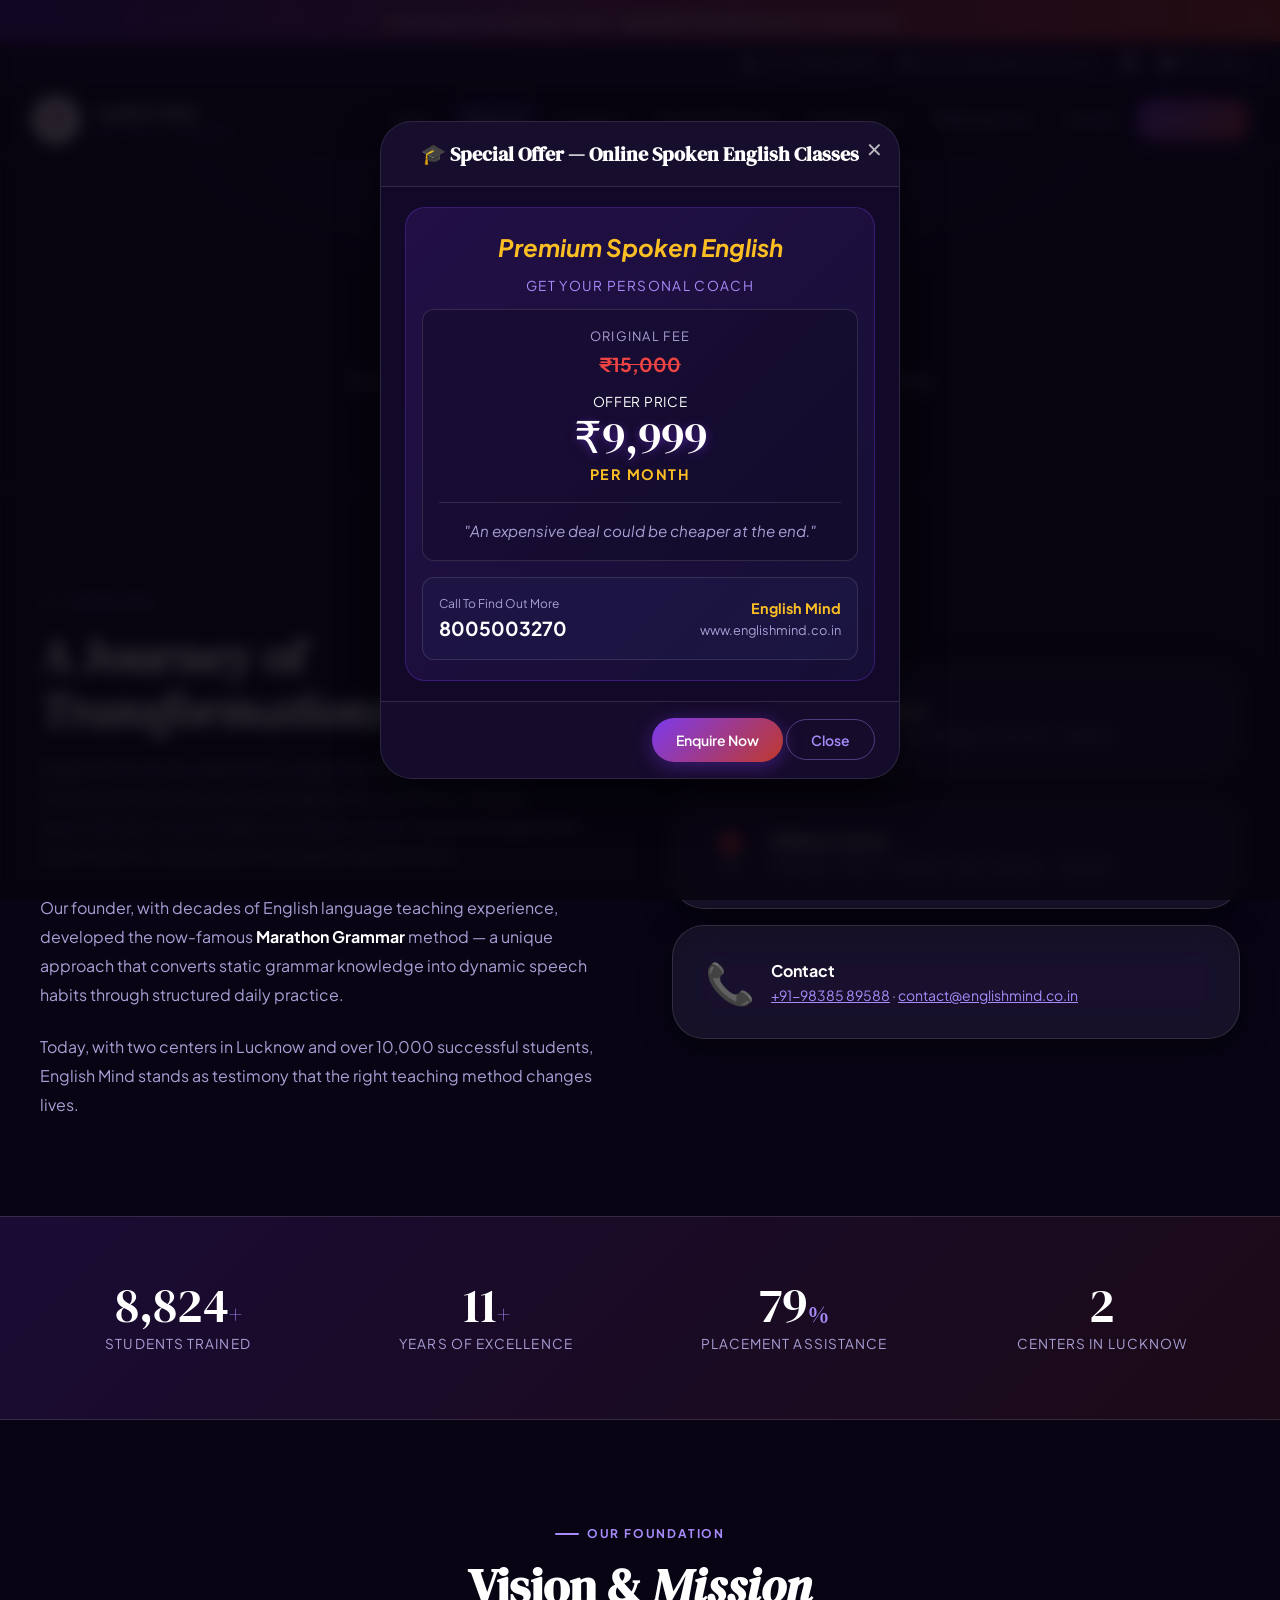
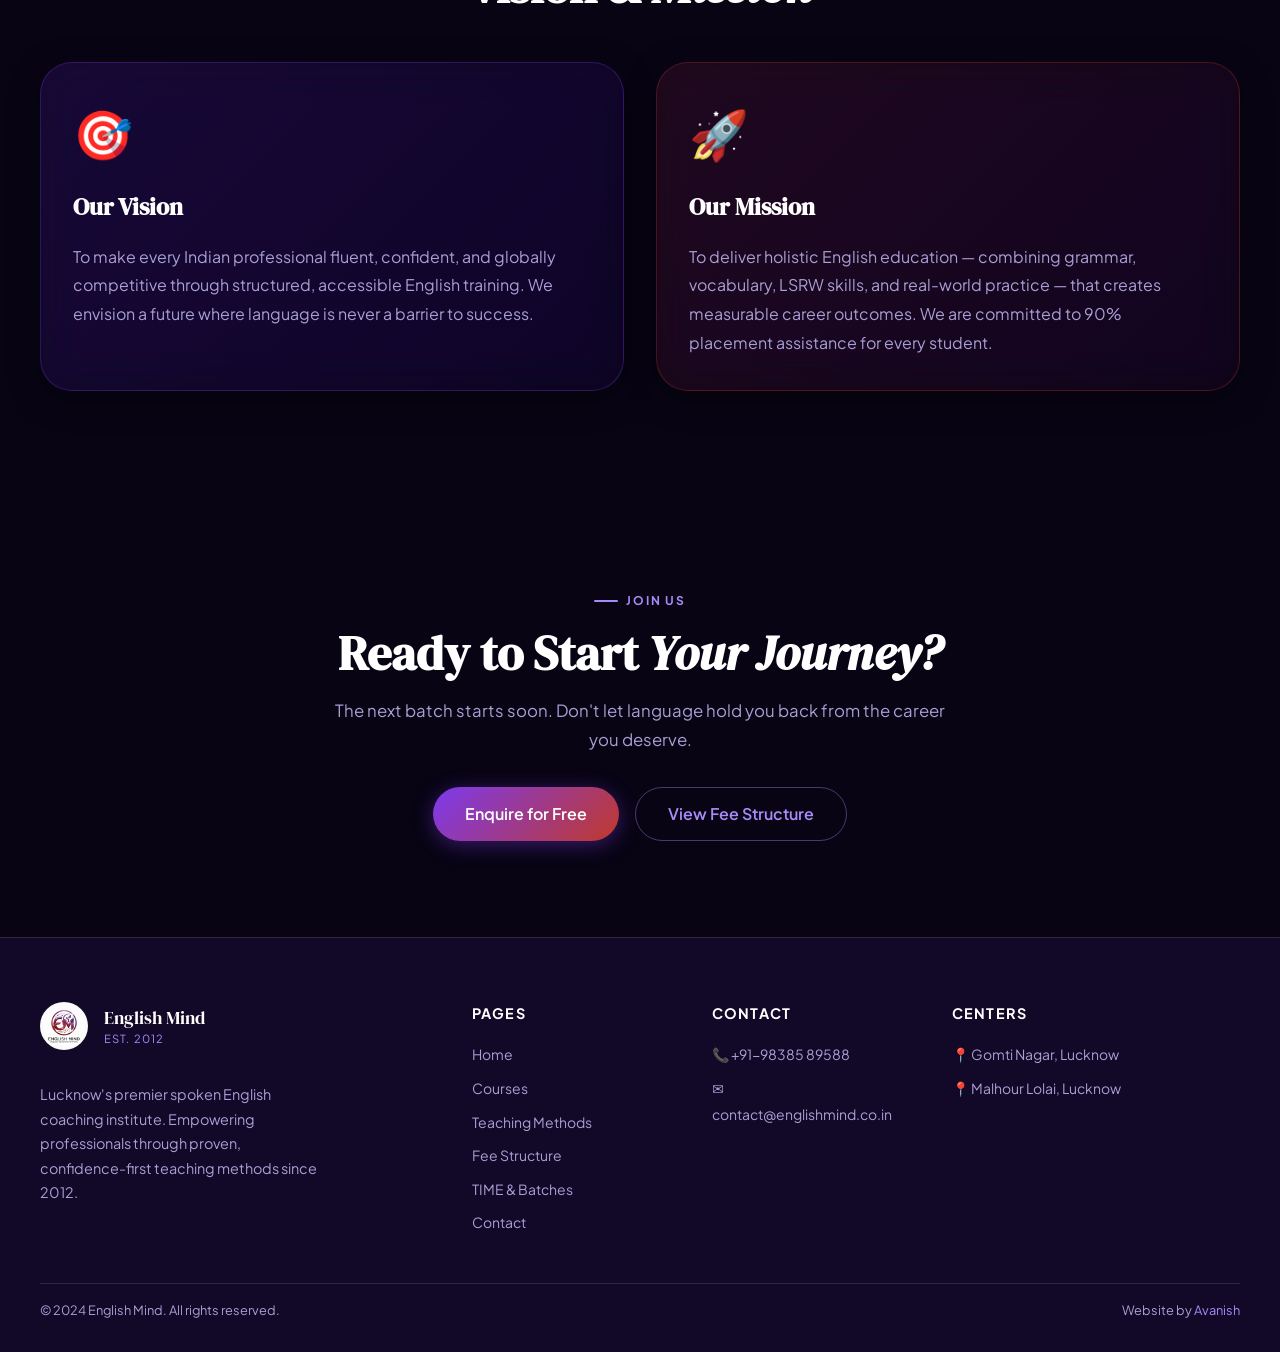
==== commit 8909a1a2: "responsive add" ====
--- a/about.html
+++ b/about.html
@@ -125,6 +125,34 @@
     <div class="footer-bottom"><p>© 2024 English Mind. All rights reserved.</p><p>Website by <a href="https://avanish.dev" target="_blank" rel="noopener" style="color:var(--clr-purple-300);text-decoration:none">Avanish</a></p></div>
   </footer>
   <script src="script.js"></script>
-  <style>@media(max-width:900px){.about-grid{grid-template-columns:1fr!important}}</style>
+  <style>@media(max-width:900px){.about-grid{grid-template-columns:1fr!important}}</style>  <!-- Offer Modal -->
+  <div class="modal-overlay" id="offerModal" role="dialog" aria-modal="true">
+    <div class="modal-content">
+      <button class="modal-close-top" onclick="document.getElementById('offerModal').classList.remove('active')" aria-label="Close modal">✕</button>
+      <div class="modal-header"><h3>🎓 Special Offer — Online Spoken English Classes</h3></div>
+      <div class="modal-body">
+        <div class="offer-banner">
+          <h4><em>Premium Spoken English</em></h4>
+          <p class="offer-subtitle">GET YOUR PERSONAL COACH</p>
+          <div class="offer-box">
+            <div class="offer-pricing">
+              <span class="fee-label">ORIGINAL FEE</span><span class="old-price">₹15,000</span>
+              <span class="offer-label">OFFER PRICE</span><span class="new-price">₹9,999</span>
+              <span class="per-month">PER MONTH</span>
+            </div>
+            <div class="offer-quote">"An expensive deal could be cheaper at the end."</div>
+          </div>
+          <div class="offer-contact">
+            <div class="phone-box"><span class="phone-label">Call To Find Out More</span><span class="phone-number">8005003270</span></div>
+            <div class="website-box"><strong>English Mind</strong><span>www.englishmind.co.in</span></div>
+          </div>
+        </div>
+      </div>
+      <div class="modal-actions">
+        <a href="contact.html#enquiry" class="btn btn-primary" onclick="document.getElementById('offerModal').classList.remove('active')">Enquire Now</a>
+        <button class="btn btn-outline" onclick="document.getElementById('offerModal').classList.remove('active')">Close</button>
+      </div>
+    </div>
+  </div>
 </body>
 </html>
--- a/styles.css
+++ b/styles.css
@@ -195,7 +195,7 @@
 }
 
 /* === NAVBAR === */
-header {
+.page-header {
   position: sticky;
   top: 0;
   z-index: 100;
@@ -1538,6 +1538,259 @@
   background: var(--clr-purple-500);
 }
 
+/* === OFFER MODAL === */
+.modal-overlay {
+  position: fixed;
+  inset: 0;
+  z-index: 1000;
+  background: rgba(8, 4, 15, 0.85);
+  backdrop-filter: blur(8px);
+  -webkit-backdrop-filter: blur(8px);
+  display: flex;
+  align-items: flex-start;
+  justify-content: center;
+  padding: var(--sp-4);
+  overflow-y: auto;
+  opacity: 0;
+  visibility: hidden;
+  transition: all 0.3s ease;
+}
+
+.modal-overlay.active {
+  opacity: 1;
+  visibility: visible;
+}
+
+.modal-content {
+  position: relative;
+  width: 100%;
+  max-width: 520px;
+  max-height: calc(100vh - 3rem);
+  background: var(--clr-deep);
+  border: 1px solid var(--glass-border);
+  border-radius: var(--r-lg);
+  box-shadow: 0 20px 40px rgba(0,0,0,0.5);
+  transform: scale(0.95) translateY(20px);
+  transition: transform 0.3s cubic-bezier(0.16, 1, 0.3, 1), opacity 0.3s;
+  overflow: hidden;
+  display: flex;
+  flex-direction: column;
+  margin: auto;
+}
+
+.modal-overlay.active .modal-content {
+  transform: scale(1) translateY(0);
+}
+
+.modal-close-top {
+  position: absolute;
+  top: 1rem;
+  right: 1rem;
+  background: none;
+  border: none;
+  color: var(--clr-white);
+  font-size: 1.25rem;
+  opacity: 0.7;
+  cursor: pointer;
+  transition: opacity 0.2s;
+  z-index: 10;
+}
+
+.modal-close-top:hover {
+  opacity: 1;
+}
+
+.modal-header {
+  padding: 1rem 1.5rem;
+  border-bottom: 1px solid var(--glass-border);
+  background: rgba(255, 255, 255, 0.02);
+  text-align: center;
+  flex-shrink: 0;
+}
+
+.modal-header h3 {
+  color: var(--clr-white);
+  font-size: 1.25rem;
+  font-family: var(--font-serif);
+}
+
+.modal-body {
+  padding: 1.25rem 1.5rem;
+  overflow-y: auto;
+  flex: 1 1 auto;
+}
+
+.offer-banner {
+  text-align: center;
+  background: linear-gradient(135deg, rgba(124, 58, 237, 0.15) 0%, rgba(30, 27, 75, 0.4) 100%);
+  border: 1px solid rgba(124, 58, 237, 0.3);
+  border-radius: var(--r-md);
+  padding: 1.25rem 1rem;
+  position: relative;
+  overflow: hidden;
+}
+
+.offer-banner::before {
+  content: '';
+  position: absolute;
+  top: 0;
+  left: -100%;
+  width: 50%;
+  height: 100%;
+  background: linear-gradient(to right, transparent, rgba(255, 255, 255, 0.05), transparent);
+  transform: skewX(-20deg);
+  animation: shine 5s infinite;
+}
+
+@keyframes shine {
+  0% {
+    left: -100%;
+  }
+
+  20% {
+    left: 200%;
+  }
+
+  100% {
+    left: 200%;
+  }
+}
+
+.offer-banner h4 {
+  color: var(--clr-gold-light);
+  font-size: 1.5rem;
+  margin-bottom: 0.5rem;
+}
+
+.offer-subtitle {
+  color: var(--clr-purple-300);
+  font-size: 0.85rem;
+  letter-spacing: 0.1em;
+  margin-bottom: 0.75rem;
+}
+
+.offer-box {
+  border: 1px solid var(--glass-border);
+  background: rgba(0, 0, 0, 0.2);
+  border-radius: var(--r-sm);
+  padding: 1rem;
+  margin-bottom: 1rem;
+}
+
+.offer-pricing {
+  display: flex;
+  flex-direction: column;
+  gap: 0.2rem;
+  margin-bottom: 1rem;
+}
+
+.offer-pricing .fee-label {
+  font-size: 0.8rem;
+  color: var(--clr-text-muted);
+  letter-spacing: 0.1em;
+}
+
+.offer-pricing .old-price {
+  font-size: 1.2rem;
+  color: #ef4444;
+  text-decoration: line-through;
+  font-weight: bold;
+}
+
+.offer-pricing .offer-label {
+  font-size: 0.85rem;
+  color: var(--clr-white);
+  margin-top: 0.5rem;
+  letter-spacing: 0.05em;
+}
+
+.offer-pricing .new-price {
+  font-size: 2.75rem;
+  font-family: var(--font-serif);
+  color: var(--clr-white);
+  line-height: 1;
+  text-shadow: 0 2px 10px rgba(124, 58, 237, 0.5);
+}
+
+.offer-pricing .per-month {
+  font-size: 0.9rem;
+  color: var(--clr-gold-light);
+  font-weight: bold;
+  letter-spacing: 0.1em;
+}
+
+.offer-quote {
+  font-size: 0.95rem;
+  font-style: italic;
+  color: var(--clr-text-muted);
+  border-top: 1px solid var(--glass-border);
+  padding-top: 1rem;
+}
+
+.offer-contact {
+  display: flex;
+  justify-content: space-between;
+  align-items: center;
+  background: rgba(30, 27, 75, 0.5);
+  padding: 1rem;
+  border-radius: var(--r-sm);
+  border: 1px solid var(--glass-border);
+}
+
+.phone-box {
+  display: flex;
+  flex-direction: column;
+  text-align: left;
+}
+
+.phone-label {
+  font-size: 0.75rem;
+  color: var(--clr-text-muted);
+}
+
+.phone-number {
+  font-size: 1.2rem;
+  color: var(--clr-white);
+  font-weight: bold;
+}
+
+.website-box {
+  text-align: right;
+  display: flex;
+  flex-direction: column;
+}
+
+.website-box strong {
+  color: var(--clr-gold-light);
+  font-size: 0.9rem;
+}
+
+.website-box span {
+  font-size: 0.8rem;
+  color: var(--clr-text-muted);
+}
+
+.modal-actions {
+  padding: 1rem 1.5rem;
+  border-top: 1px solid var(--glass-border);
+  background: rgba(255, 255, 255, 0.01);
+  text-align: right;
+}
+
+@media (max-width: 600px) {
+  .offer-contact {
+    flex-direction: column;
+    gap: 1rem;
+    text-align: center;
+  }
+
+  .phone-box,
+  .website-box {
+    text-align: center;
+    align-items: center;
+  }
+}
+
 /* Print */
 @media print {
 
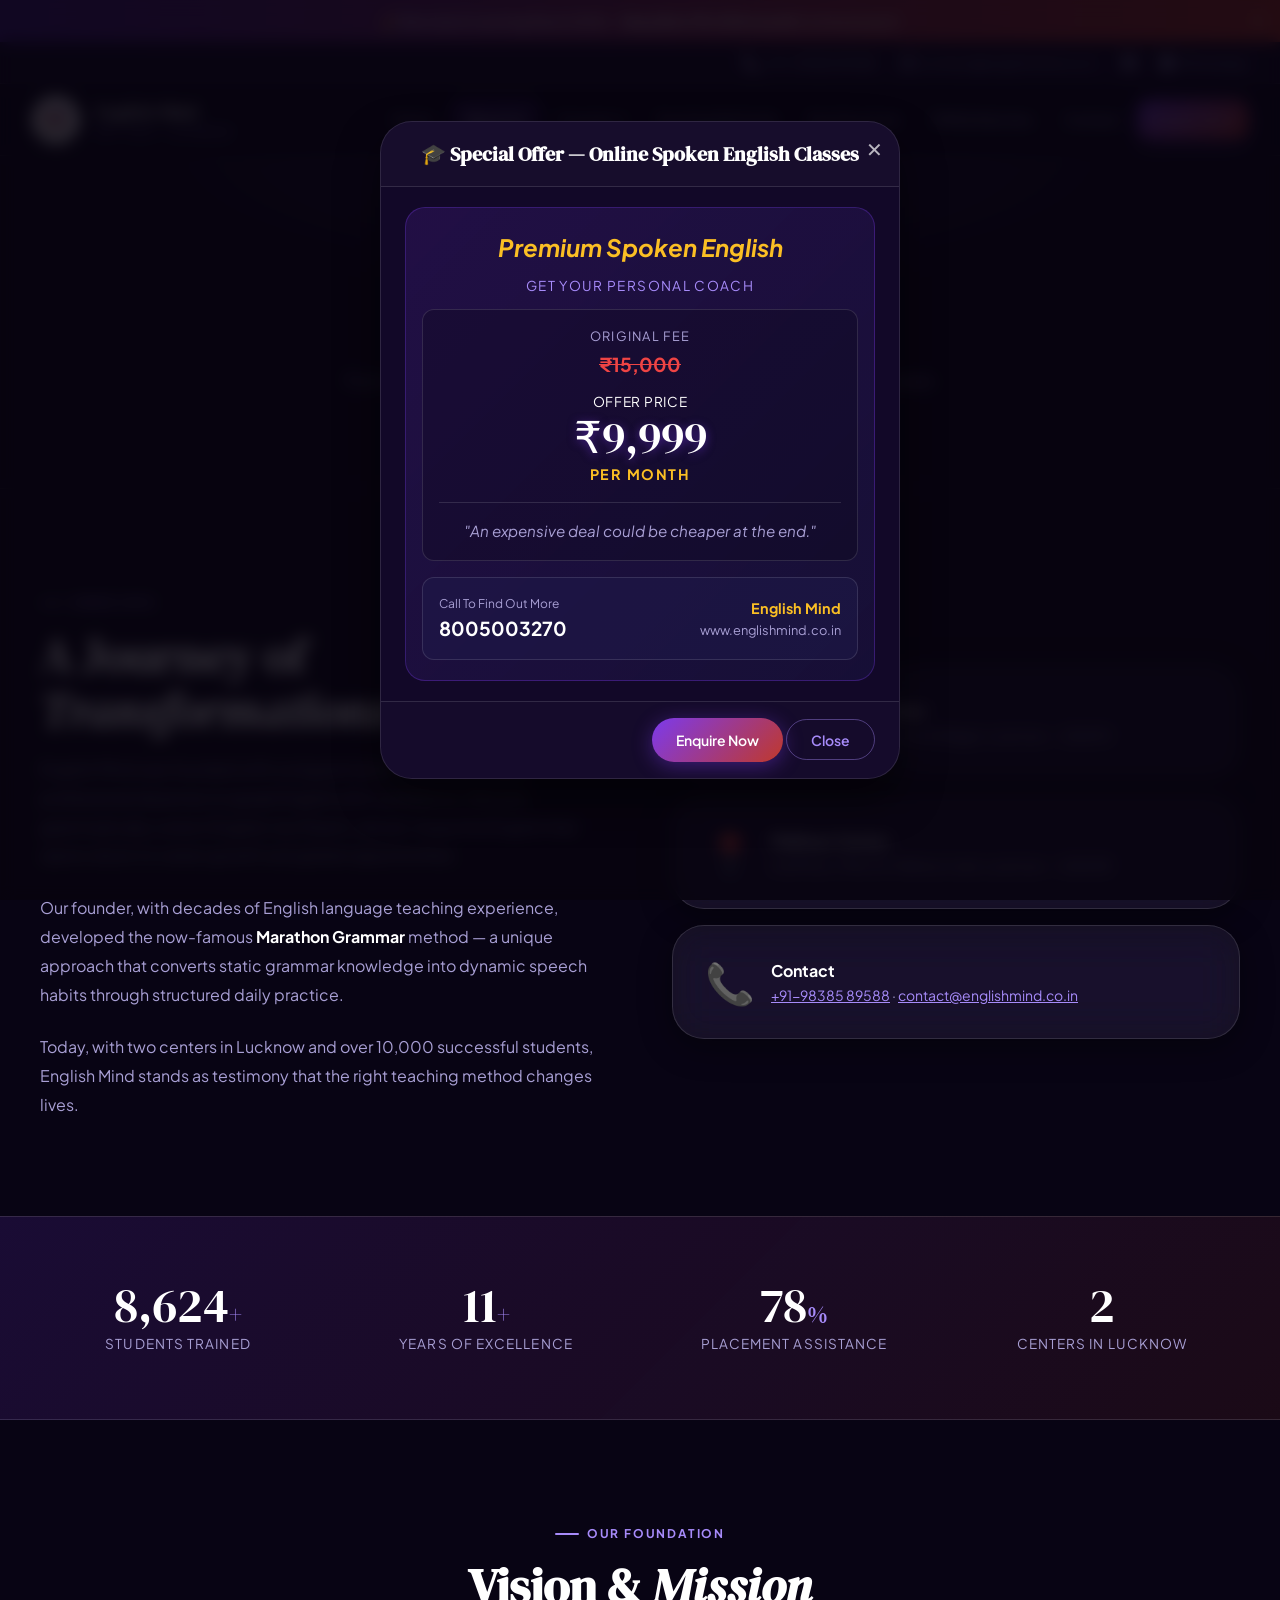
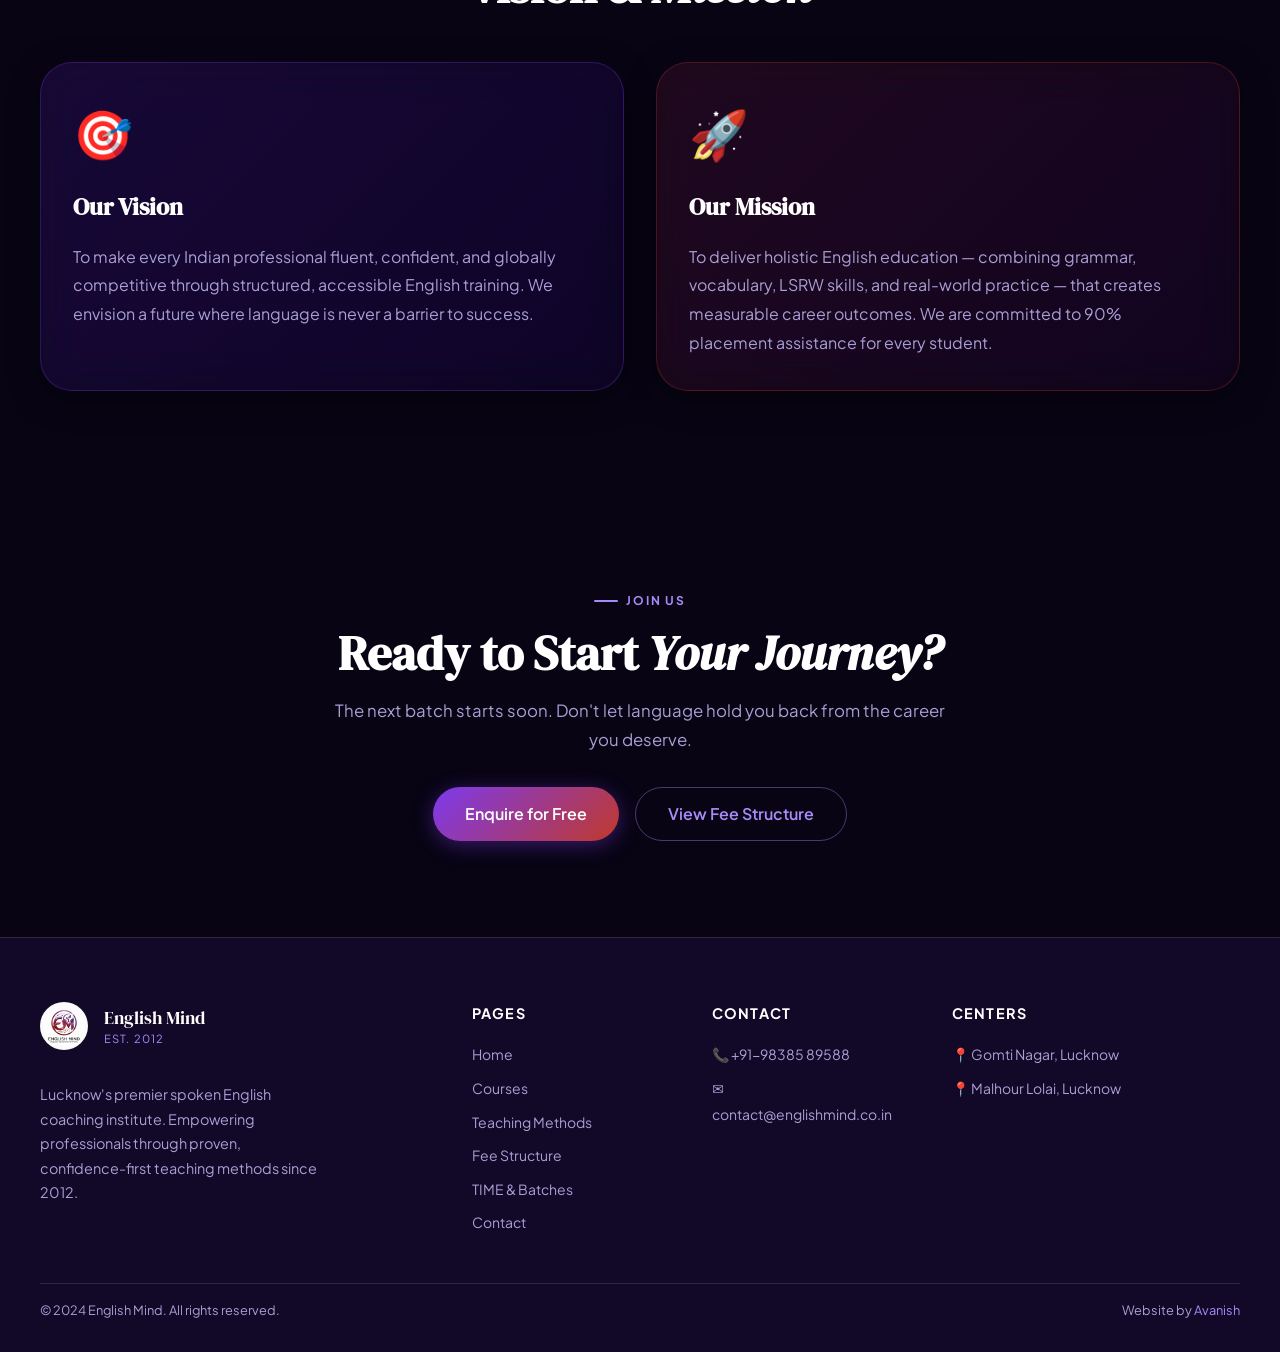
==== commit e89f5f24: "responsive add more" ====
--- a/about.html
+++ b/about.html
@@ -11,6 +11,7 @@
 </head>
 <body>
   <a class="skip-link" href="#main">Skip to main content</a>
+  <div class="page-header">
   <!-- Announcement Strip -->
   <div class="announcement-strip" id="announcementStrip" role="banner">
     🎉 New batch starting March 2026 — <strong>Early Bird: ₹2,000/month</strong> | Limited seats!
@@ -40,6 +41,7 @@
       </ul>
     </nav>
   </header>
+  </div><!-- /.page-header -->
   <main id="main">
     <section class="page-hero">
       <div class="section-label">Our Story</div>
